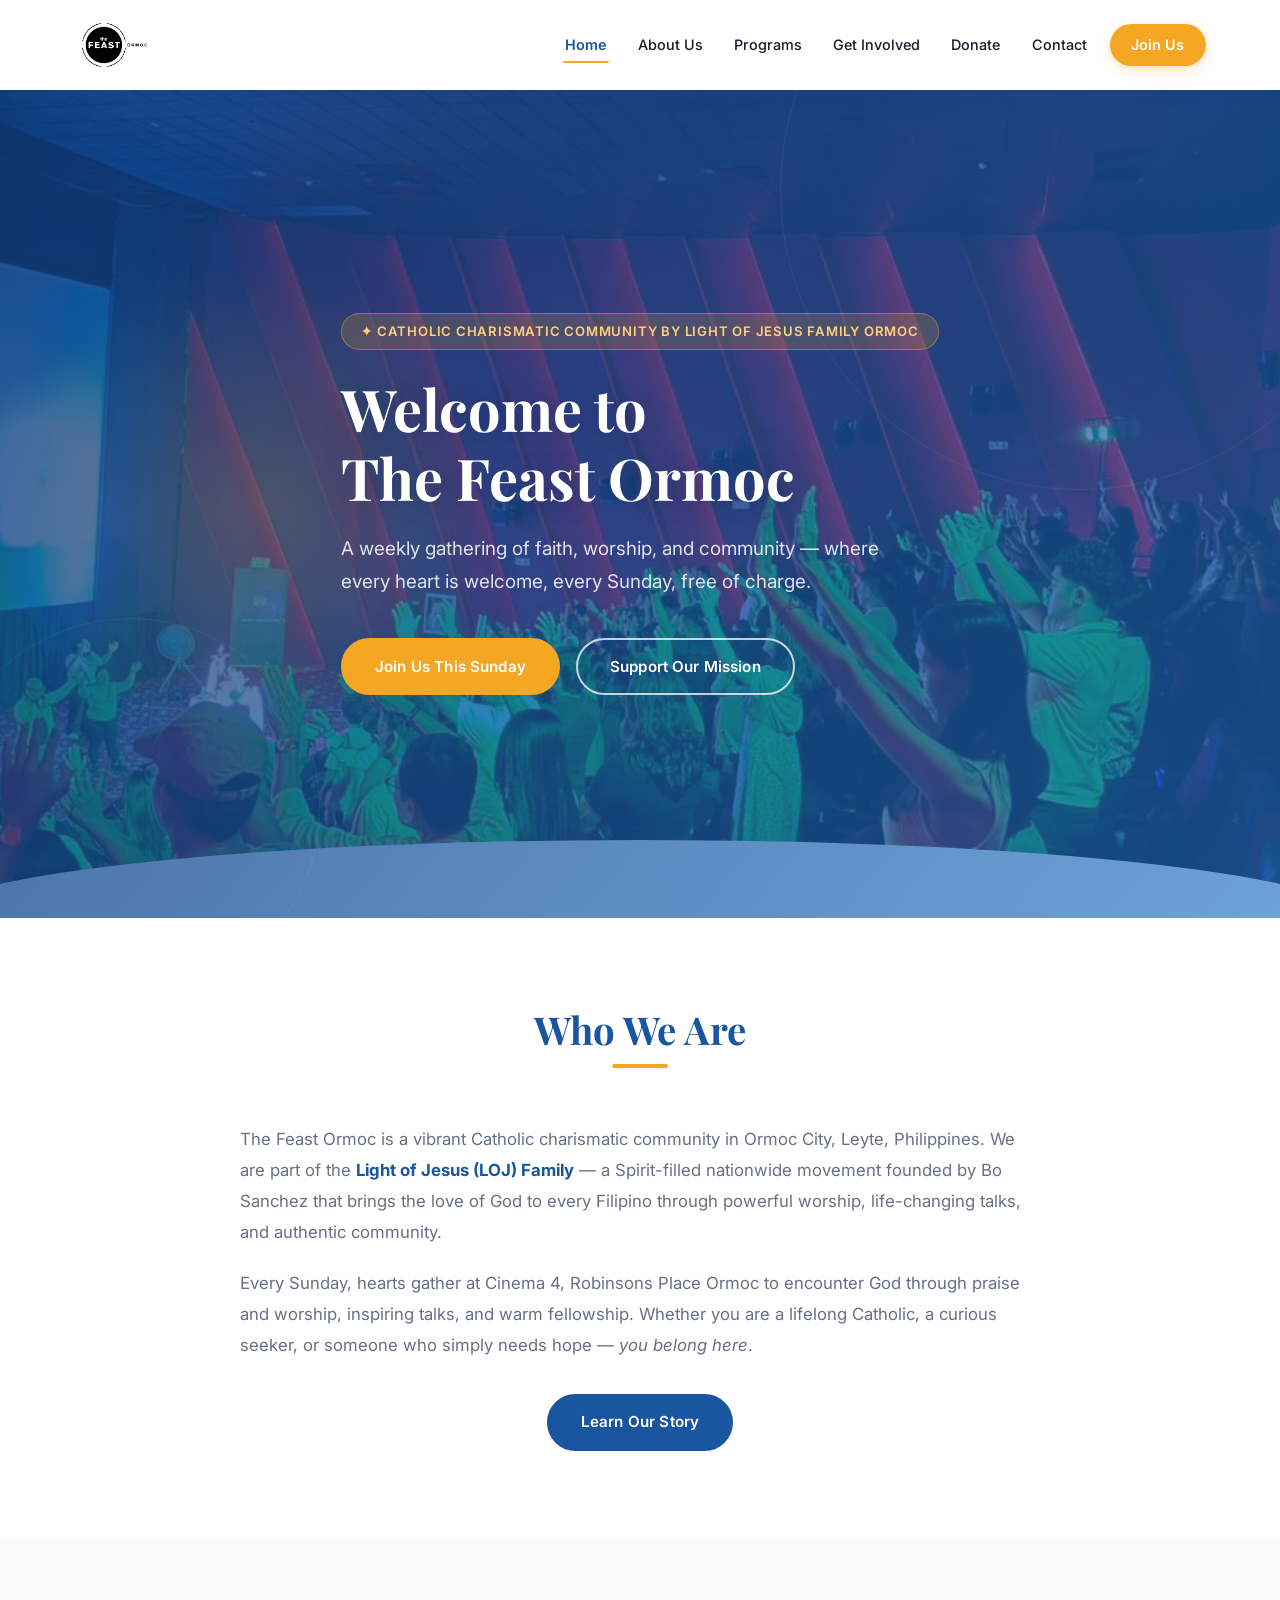
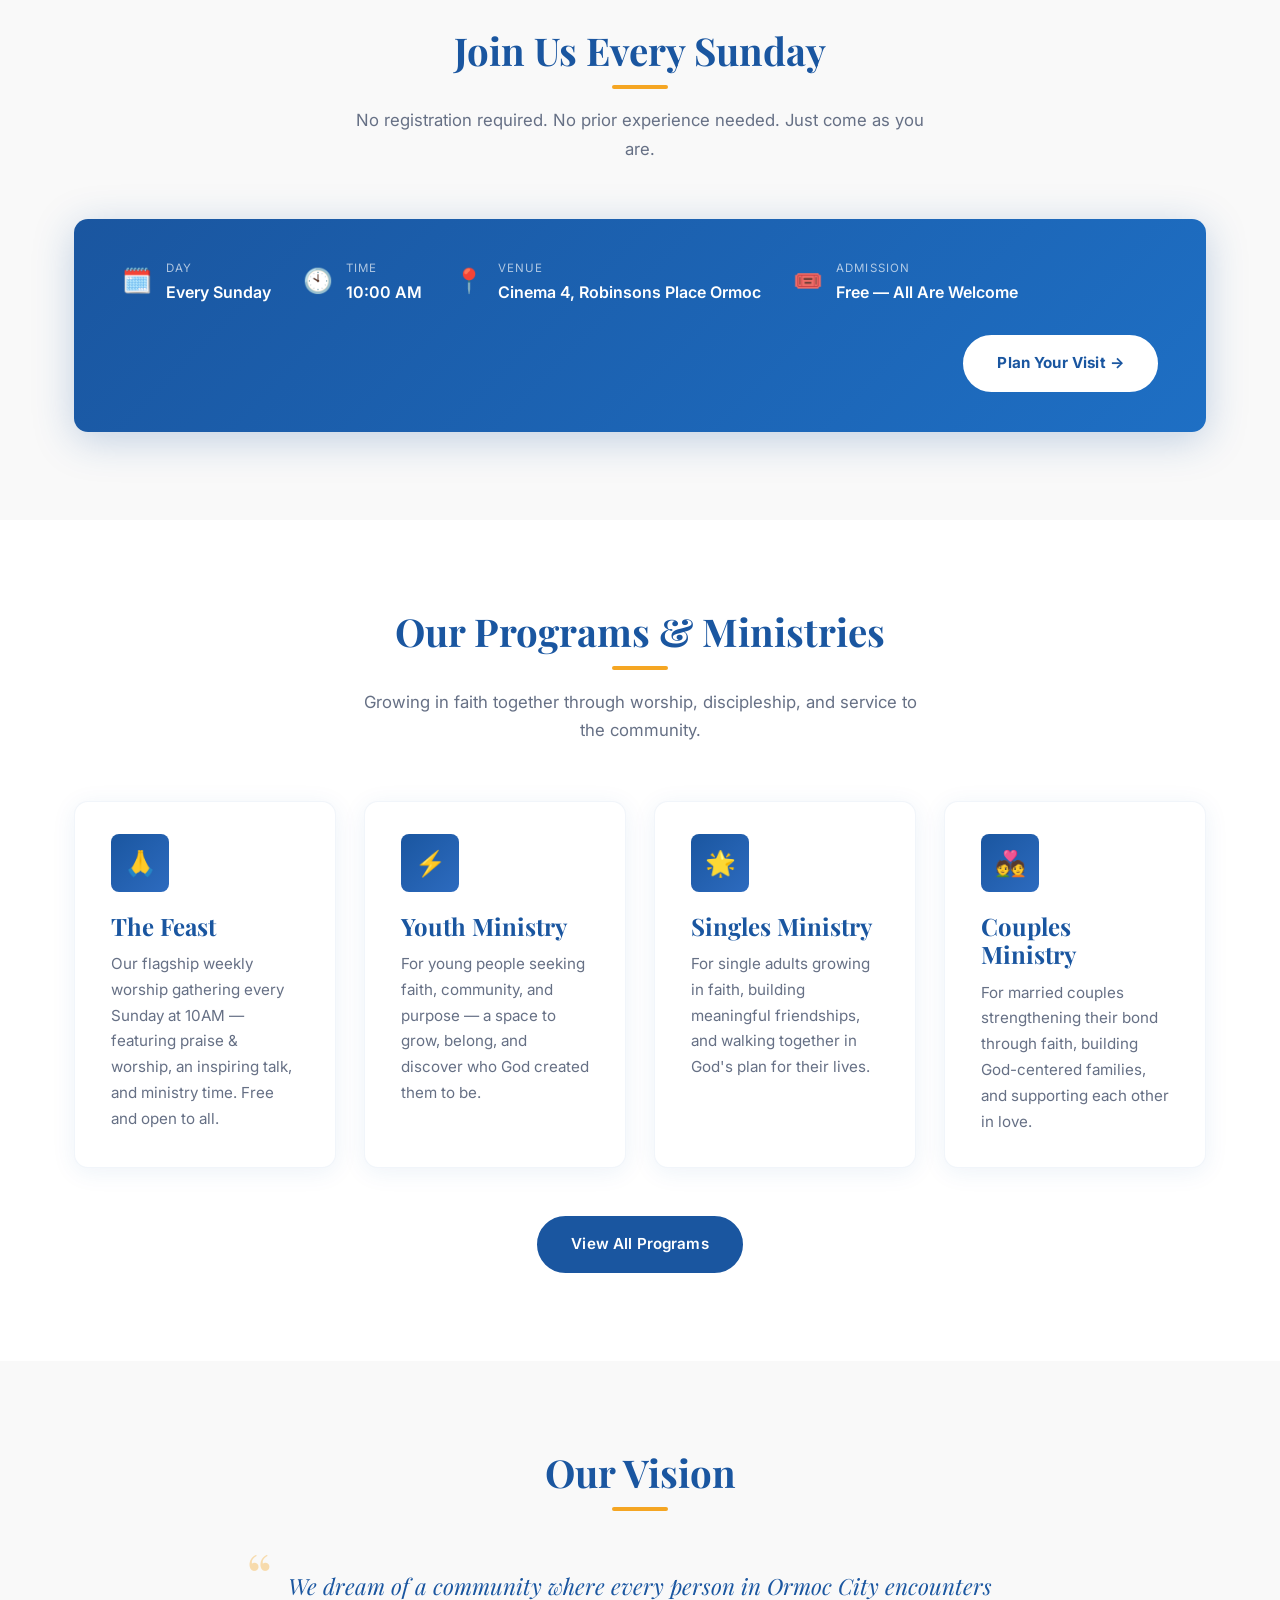
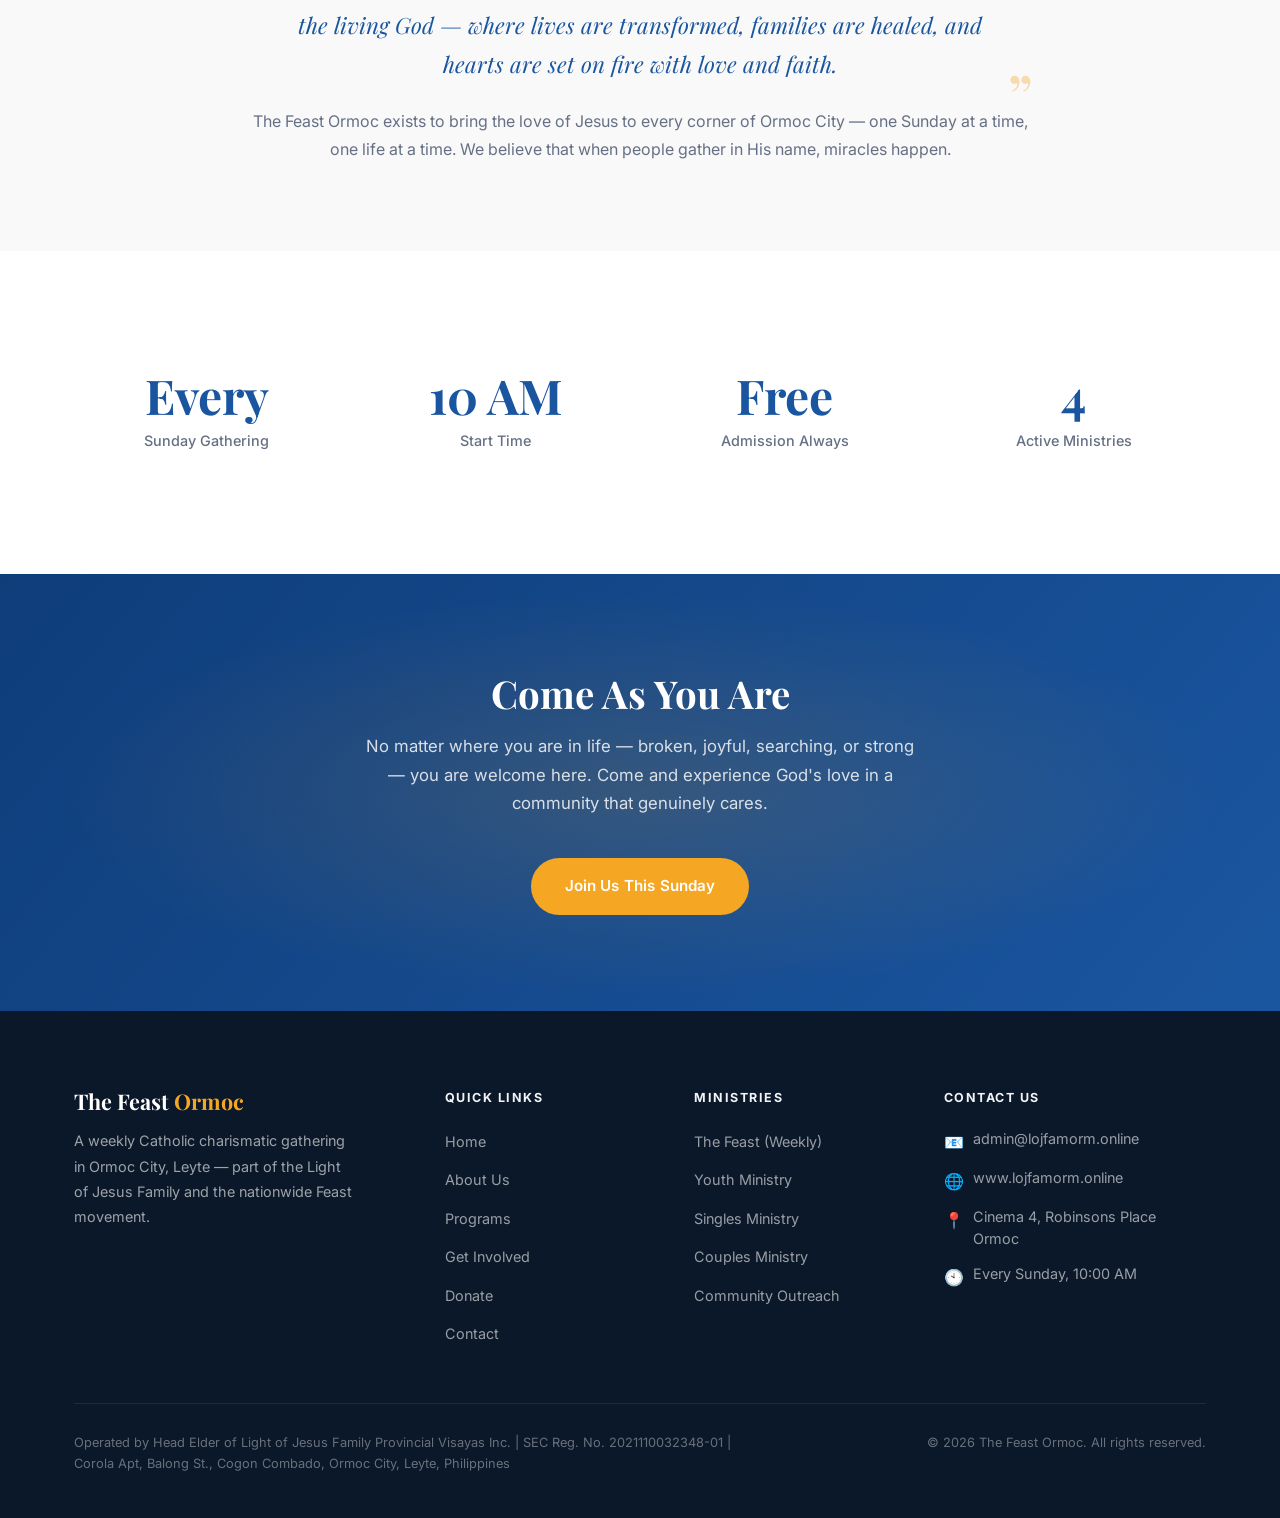
==== index.html @ ba779447 "Initial commit — The Feast Ormoc website Complete 6-page nonprofit website for The Feast Ormoc Catho" ====
<!DOCTYPE html>
<html lang="en">
<head>
  <meta charset="UTF-8" />
  <meta name="viewport" content="width=device-width, initial-scale=1.0" />
  <title>The Feast Ormoc — Welcome</title>
  <meta name="description" content="The Feast Ormoc is a weekly Catholic charismatic gathering in Ormoc City, Leyte. Join us every Sunday at 10AM at Cinema 4, Robinsons Place Ormoc. Free admission. All are welcome." />
  <link rel="preconnect" href="https://fonts.googleapis.com" />
  <link rel="preconnect" href="https://fonts.gstatic.com" crossorigin />
  <link href="https://fonts.googleapis.com/css2?family=Inter:wght@400;500;600;700&family=Playfair+Display:ital,wght@0,700;0,800;1,700&display=swap" rel="stylesheet" />
  <link rel="stylesheet" href="styles.css" />
</head>
<body>

  <!-- ============================================================
       NAVIGATION
       ============================================================ -->
  <header class="navbar">
    <div class="container nav-inner">
      <a href="index.html" class="nav-logo"><img src="logo.png" alt="The Feast Ormoc" /></a>
      <nav class="nav-links" aria-label="Main navigation">
        <a href="index.html" class="active" aria-current="page">Home</a>
        <a href="about.html">About Us</a>
        <a href="programs.html">Programs</a>
        <a href="get-involved.html">Get Involved</a>
        <a href="donate.html">Donate</a>
        <a href="contact.html">Contact</a>
        <a href="contact.html" class="nav-cta">Join Us</a>
      </nav>
      <button class="hamburger" id="hamburger" aria-label="Toggle navigation menu" aria-expanded="false">
        <span></span><span></span><span></span>
      </button>
    </div>
    <div class="mobile-nav" id="mobileNav" aria-hidden="true">
      <a href="index.html" class="active">Home</a>
      <a href="about.html">About Us</a>
      <a href="programs.html">Programs</a>
      <a href="get-involved.html">Get Involved</a>
      <a href="donate.html">Donate</a>
      <a href="contact.html">Contact</a>
      <a href="contact.html" class="nav-cta">Join Us This Sunday</a>
    </div>
  </header>

  <!-- ============================================================
       HERO
       ============================================================ -->
  <section class="hero" aria-label="Welcome banner">
    <div class="hero-decoration">
      <div class="hero-circle hero-circle-1"></div>
      <div class="hero-circle hero-circle-2"></div>
      <div class="hero-glow"></div>
    </div>
    <div class="hero-wave"></div>

    <div class="container">
      <div class="hero-content fade-in">
        <div class="hero-eyebrow">✦ Catholic Charismatic Community by Light of Jesus Family Ormoc</div>
        <h1>Welcome to<br />The Feast Ormoc</h1>
        <p class="hero-sub">A weekly gathering of faith, worship, and community — where every heart is welcome, every Sunday, free of charge.</p>
        <div class="hero-buttons">
          <a href="contact.html" class="btn btn-primary">Join Us This Sunday</a>
          <a href="donate.html" class="btn btn-outline">Support Our Mission</a>
        </div>
      </div>
    </div>
  </section>

  <!-- ============================================================
       WHO WE ARE
       ============================================================ -->
  <section class="section" id="about">
    <div class="container">
      <div style="max-width: 800px; margin: 0 auto;">
        <div class="section-title">
          <h2>Who We Are</h2>
          <div class="title-bar"></div>
        </div>
        <p class="fade-in" style="color: var(--text-light); font-size: 1.05rem; line-height: 1.85; margin-bottom: 1.25rem;">
          The Feast Ormoc is a vibrant Catholic charismatic community in Ormoc City, Leyte, Philippines. We are part of the <strong style="color: var(--primary);">Light of Jesus (LOJ) Family</strong> — a Spirit-filled nationwide movement founded by Bo Sanchez that brings the love of God to every Filipino through powerful worship, life-changing talks, and authentic community.
        </p>
        <p class="fade-in fade-in-delay-1" style="color: var(--text-light); font-size: 1.05rem; line-height: 1.85; margin-bottom: 2rem;">
          Every Sunday, hearts gather at Cinema 4, Robinsons Place Ormoc to encounter God through praise and worship, inspiring talks, and warm fellowship. Whether you are a lifelong Catholic, a curious seeker, or someone who simply needs hope — <em>you belong here</em>.
        </p>
        <div class="fade-in fade-in-delay-2" style="text-align: center;">
          <a href="about.html" class="btn btn-secondary">Learn Our Story</a>
        </div>
      </div>
    </div>
  </section>

  <!-- ============================================================
       EVENT INFO
       ============================================================ -->
  <section class="section section-alt" id="gathering">
    <div class="container">
      <div class="section-title">
        <h2>Join Us Every Sunday</h2>
        <div class="title-bar"></div>
        <p>No registration required. No prior experience needed. Just come as you are.</p>
      </div>

      <div class="event-card fade-in">
        <div class="event-detail">
          <span class="ev-icon">🗓️</span>
          <div>
            <div class="ev-label">Day</div>
            <div class="ev-value">Every Sunday</div>
          </div>
        </div>
        <div class="event-detail">
          <span class="ev-icon">🕙</span>
          <div>
            <div class="ev-label">Time</div>
            <div class="ev-value">10:00 AM</div>
          </div>
        </div>
        <div class="event-detail">
          <span class="ev-icon">📍</span>
          <div>
            <div class="ev-label">Venue</div>
            <div class="ev-value">Cinema 4, Robinsons Place Ormoc</div>
          </div>
        </div>
        <div class="event-detail">
          <span class="ev-icon">🎟️</span>
          <div>
            <div class="ev-label">Admission</div>
            <div class="ev-value">Free — All Are Welcome</div>
          </div>
        </div>
        <div class="event-card-cta">
          <a href="contact.html" class="btn" style="background: #fff; color: var(--primary); border-color: #fff; font-weight: 700;">
            Plan Your Visit →
          </a>
        </div>
      </div>
    </div>
  </section>

  <!-- ============================================================
       PROGRAMS PREVIEW
       ============================================================ -->
  <section class="section" id="programs">
    <div class="container">
      <div class="section-title">
        <h2>Our Programs & Ministries</h2>
        <div class="title-bar"></div>
        <p>Growing in faith together through worship, discipleship, and service to the community.</p>
      </div>

      <div class="card-grid">
        <div class="card fade-in">
          <div class="card-icon">🙏</div>
          <h3>The Feast</h3>
          <p>Our flagship weekly worship gathering every Sunday at 10AM — featuring praise & worship, an inspiring talk, and ministry time. Free and open to all.</p>
        </div>
        <div class="card fade-in fade-in-delay-1">
          <div class="card-icon">⚡</div>
          <h3>Youth Ministry</h3>
          <p>For young people seeking faith, community, and purpose — a space to grow, belong, and discover who God created them to be.</p>
        </div>
        <div class="card fade-in fade-in-delay-2">
          <div class="card-icon">🌟</div>
          <h3>Singles Ministry</h3>
          <p>For single adults growing in faith, building meaningful friendships, and walking together in God's plan for their lives.</p>
        </div>
        <div class="card fade-in fade-in-delay-3">
          <div class="card-icon">💑</div>
          <h3>Couples Ministry</h3>
          <p>For married couples strengthening their bond through faith, building God-centered families, and supporting each other in love.</p>
        </div>
      </div>

      <div style="text-align: center; margin-top: 3rem;" class="fade-in">
        <a href="programs.html" class="btn btn-secondary">View All Programs</a>
      </div>
    </div>
  </section>

  <!-- ============================================================
       OUR VISION
       ============================================================ -->
  <section class="section section-alt" id="vision">
    <div class="container">
      <div class="section-title">
        <h2>Our Vision</h2>
        <div class="title-bar"></div>
      </div>
      <div class="vision-quote fade-in">
        <blockquote>
          We dream of a community where every person in Ormoc City encounters the living God — where lives are transformed, families are healed, and hearts are set on fire with love and faith.
        </blockquote>
        <p>The Feast Ormoc exists to bring the love of Jesus to every corner of Ormoc City — one Sunday at a time, one life at a time. We believe that when people gather in His name, miracles happen.</p>
      </div>
    </div>
  </section>

  <!-- ============================================================
       STATS ROW
       ============================================================ -->
  <section class="section">
    <div class="container">
      <div class="stats-row">
        <div class="stat-item fade-in">
          <span class="stat-num">Every</span>
          <span class="stat-label">Sunday Gathering</span>
        </div>
        <div class="stat-item fade-in fade-in-delay-1">
          <span class="stat-num">10 AM</span>
          <span class="stat-label">Start Time</span>
        </div>
        <div class="stat-item fade-in fade-in-delay-2">
          <span class="stat-num">Free</span>
          <span class="stat-label">Admission Always</span>
        </div>
        <div class="stat-item fade-in fade-in-delay-3">
          <span class="stat-num">4</span>
          <span class="stat-label">Active Ministries</span>
        </div>
      </div>
    </div>
  </section>

  <!-- ============================================================
       CTA BANNER
       ============================================================ -->
  <section class="cta-banner">
    <div class="container">
      <h2>Come As You Are</h2>
      <p>No matter where you are in life — broken, joyful, searching, or strong — you are welcome here. Come and experience God's love in a community that genuinely cares.</p>
      <a href="contact.html" class="btn btn-primary">Join Us This Sunday</a>
    </div>
  </section>

  <!-- ============================================================
       FOOTER
       ============================================================ -->
  <footer class="footer">
    <div class="container">
      <div class="footer-grid">

        <div class="footer-brand">
          <a href="index.html" class="nav-logo">The Feast <span>Ormoc</span></a>
          <p>A weekly Catholic charismatic gathering in Ormoc City, Leyte — part of the Light of Jesus Family and the nationwide Feast movement.</p>
        </div>

        <div class="footer-col">
          <h4>Quick Links</h4>
          <ul class="footer-links">
            <li><a href="index.html">Home</a></li>
            <li><a href="about.html">About Us</a></li>
            <li><a href="programs.html">Programs</a></li>
            <li><a href="get-involved.html">Get Involved</a></li>
            <li><a href="donate.html">Donate</a></li>
            <li><a href="contact.html">Contact</a></li>
          </ul>
        </div>

        <div class="footer-col">
          <h4>Ministries</h4>
          <ul class="footer-links">
            <li><a href="programs.html">The Feast (Weekly)</a></li>
            <li><a href="programs.html">Youth Ministry</a></li>
            <li><a href="programs.html">Singles Ministry</a></li>
            <li><a href="programs.html">Couples Ministry</a></li>
            <li><a href="programs.html">Community Outreach</a></li>
          </ul>
        </div>

        <div class="footer-col">
          <h4>Contact Us</h4>
          <div class="footer-contact-item">
            <span class="fc-icon">📧</span>
            <span>admin@lojfamorm.online</span>
          </div>
          <div class="footer-contact-item">
            <span class="fc-icon">🌐</span>
            <span>www.lojfamorm.online</span>
          </div>
          <div class="footer-contact-item">
            <span class="fc-icon">📍</span>
            <span>Cinema 4, Robinsons Place Ormoc</span>
          </div>
          <div class="footer-contact-item">
            <span class="fc-icon">🕙</span>
            <span>Every Sunday, 10:00 AM</span>
          </div>
        </div>

      </div><!-- /footer-grid -->

      <div class="footer-bottom">
        <div class="footer-bottom-inner">
          <p class="footer-legal">
            Operated by Head Elder of Light of Jesus Family Provincial Visayas Inc. | SEC Reg. No. 2021110032348-01 | Corola Apt, Balong St., Cogon Combado, Ormoc City, Leyte, Philippines
          </p>
          <p>© 2026 The Feast Ormoc. All rights reserved.</p>
        </div>
      </div>
    </div>
  </footer>

  <!-- ============================================================
       SCRIPTS
       ============================================================ -->
  <script>
    // Hamburger toggle
    const hamburger = document.getElementById('hamburger');
    const mobileNav = document.getElementById('mobileNav');

    hamburger.addEventListener('click', () => {
      const isOpen = mobileNav.classList.toggle('open');
      hamburger.classList.toggle('open');
      hamburger.setAttribute('aria-expanded', isOpen);
      mobileNav.setAttribute('aria-hidden', !isOpen);
    });

    // Close on link click
    mobileNav.querySelectorAll('a').forEach(link => {
      link.addEventListener('click', () => {
        mobileNav.classList.remove('open');
        hamburger.classList.remove('open');
        hamburger.setAttribute('aria-expanded', 'false');
        mobileNav.setAttribute('aria-hidden', 'true');
      });
    });

    // Fade-in on scroll
    const fadeEls = document.querySelectorAll('.fade-in');
    const observer = new IntersectionObserver((entries) => {
      entries.forEach(entry => {
        if (entry.isIntersecting) {
          entry.target.classList.add('visible');
          observer.unobserve(entry.target);
        }
      });
    }, { threshold: 0.12, rootMargin: '0px 0px -40px 0px' });

    fadeEls.forEach(el => observer.observe(el));
  </script>

</body>
</html>
---- styles.css ----
/* =====================================================
   THE FEAST ORMOC — styles.css
   Shared stylesheet for all pages
   ===================================================== */

/* ===========================
   ROOT VARIABLES
   =========================== */
:root {
  --primary:       #1a56a0;
  --primary-dark:  #0f3d7a;
  --primary-light: #2d6bbf;
  --accent:        #f5a623;
  --accent-dark:   #d4881a;
  --bg:            #ffffff;
  --bg-alt:        #f9f9f9;
  --text:          #1a1a2e;
  --text-light:    #667085;
  --border:        #e4e7ec;
  --shadow:        0 4px 24px rgba(26, 86, 160, 0.08);
  --shadow-lg:     0 12px 48px rgba(26, 86, 160, 0.13);
  --nav-height:    90px;
  --radius:        14px;
  --radius-sm:     8px;
  --transition:    all 0.3s cubic-bezier(0.4, 0, 0.2, 1);
}

/* ===========================
   RESET & BASE
   =========================== */
*, *::before, *::after {
  margin: 0;
  padding: 0;
  box-sizing: border-box;
}

html {
  scroll-behavior: smooth;
  font-size: 16px;
}

body {
  font-family: 'Inter', sans-serif;
  color: var(--text);
  background: var(--bg);
  line-height: 1.7;
  -webkit-font-smoothing: antialiased;
  -moz-osx-font-smoothing: grayscale;
}

img { max-width: 100%; height: auto; display: block; }
a   { color: inherit; text-decoration: none; }
ul  { list-style: none; }
button { cursor: pointer; }

/* ===========================
   TYPOGRAPHY
   =========================== */
h1, h2, h3, h4, h5 {
  font-family: 'Playfair Display', serif;
  line-height: 1.2;
  font-weight: 700;
}

h1 { font-size: clamp(2rem, 5vw, 3.6rem); }
h2 { font-size: clamp(1.6rem, 3vw, 2.5rem); }
h3 { font-size: clamp(1.15rem, 2vw, 1.5rem); }
h4 { font-size: 1.1rem; }

p { margin-bottom: 1rem; }
p:last-child { margin-bottom: 0; }

/* ===========================
   LAYOUT UTILITIES
   =========================== */
.container {
  max-width: 1180px;
  margin: 0 auto;
  padding: 0 1.5rem;
}

.section {
  padding: 5.5rem 0;
}

.section-alt {
  background: var(--bg-alt);
}

.section-title {
  text-align: center;
  margin-bottom: 3.5rem;
}

.section-title h2 {
  color: var(--primary);
  margin-bottom: 0.6rem;
}

.section-title .title-bar {
  width: 56px;
  height: 4px;
  background: var(--accent);
  border-radius: 2px;
  margin: 0.75rem auto 1.1rem;
}

.section-title p {
  color: var(--text-light);
  max-width: 580px;
  margin: 0 auto;
  font-size: 1.05rem;
}

/* ===========================
   BUTTONS
   =========================== */
.btn {
  display: inline-flex;
  align-items: center;
  gap: 0.5rem;
  padding: 0.85rem 2rem;
  border-radius: 50px;
  font-family: 'Inter', sans-serif;
  font-size: 0.95rem;
  font-weight: 600;
  cursor: pointer;
  transition: var(--transition);
  border: 2px solid transparent;
  text-decoration: none;
  letter-spacing: 0.01em;
}

.btn-primary {
  background: var(--accent);
  color: #fff;
  border-color: var(--accent);
}
.btn-primary:hover {
  background: var(--accent-dark);
  border-color: var(--accent-dark);
  transform: translateY(-2px);
  box-shadow: 0 8px 24px rgba(245, 166, 35, 0.38);
}

.btn-outline {
  background: transparent;
  color: #fff;
  border-color: rgba(255, 255, 255, 0.75);
}
.btn-outline:hover {
  background: #fff;
  color: var(--primary);
  border-color: #fff;
  transform: translateY(-2px);
  box-shadow: 0 8px 24px rgba(255, 255, 255, 0.25);
}

.btn-secondary {
  background: var(--primary);
  color: #fff;
  border-color: var(--primary);
}
.btn-secondary:hover {
  background: var(--primary-dark);
  border-color: var(--primary-dark);
  transform: translateY(-2px);
  box-shadow: 0 8px 24px rgba(26, 86, 160, 0.35);
}

.btn-outline-primary {
  background: transparent;
  color: var(--primary);
  border-color: var(--primary);
}
.btn-outline-primary:hover {
  background: var(--primary);
  color: #fff;
  transform: translateY(-2px);
  box-shadow: 0 8px 24px rgba(26, 86, 160, 0.25);
}

/* ===========================
   FADE-IN ANIMATION
   =========================== */
.fade-in {
  opacity: 0;
  transform: translateY(28px);
  transition: opacity 0.7s ease, transform 0.7s ease;
}
.fade-in.visible {
  opacity: 1;
  transform: translateY(0);
}
.fade-in-delay-1 { transition-delay: 0.1s; }
.fade-in-delay-2 { transition-delay: 0.2s; }
.fade-in-delay-3 { transition-delay: 0.3s; }
.fade-in-delay-4 { transition-delay: 0.4s; }

/* ===========================
   NAVIGATION
   =========================== */
.navbar {
  position: sticky;
  top: 0;
  z-index: 1000;
  background: rgba(255, 255, 255, 0.97);
  backdrop-filter: blur(12px);
  -webkit-backdrop-filter: blur(12px);
  box-shadow: 0 2px 16px rgba(26, 86, 160, 0.08);
  height: var(--nav-height);
}

.nav-inner {
  display: flex;
  align-items: center;
  justify-content: space-between;
  height: 100%;
}

.nav-logo {
  font-family: 'Playfair Display', serif;
  font-size: 1.25rem;
  font-weight: 700;
  color: var(--primary);
  text-decoration: none;
  flex-shrink: 0;
  line-height: 1;
  display: flex;
  align-items: center;
  gap: 0.6rem;
}
.nav-logo img {
  height: 78px;
  width: auto;
  display: block;
  object-fit: contain;
}
.nav-logo span {
  color: var(--accent);
}

.nav-links {
  display: flex;
  align-items: center;
  gap: 0.15rem;
}

.nav-links a {
  padding: 0.5rem 0.9rem;
  border-radius: 6px;
  font-size: 0.9rem;
  font-weight: 500;
  color: var(--text);
  transition: var(--transition);
  position: relative;
  white-space: nowrap;
}

.nav-links a::after {
  content: '';
  position: absolute;
  bottom: 2px;
  left: 50%;
  transform: translateX(-50%);
  width: 0;
  height: 2px;
  background: var(--accent);
  border-radius: 2px;
  transition: width 0.3s ease;
}

.nav-links a:hover { color: var(--primary); }
.nav-links a:hover::after,
.nav-links a.active::after { width: 65%; }
.nav-links a.active { color: var(--primary); font-weight: 600; }

.nav-cta {
  background: var(--accent) !important;
  color: #fff !important;
  padding: 0.55rem 1.35rem !important;
  border-radius: 50px !important;
  font-weight: 600 !important;
  margin-left: 0.4rem;
  box-shadow: 0 4px 12px rgba(245, 166, 35, 0.3);
}
.nav-cta:hover {
  background: var(--accent-dark) !important;
  box-shadow: 0 6px 20px rgba(245, 166, 35, 0.4) !important;
  transform: translateY(-1px) !important;
}
.nav-cta::after { display: none !important; }

/* Hamburger */
.hamburger {
  display: none;
  flex-direction: column;
  gap: 5px;
  background: none;
  border: none;
  padding: 6px;
  border-radius: 6px;
  transition: var(--transition);
}
.hamburger:hover { background: var(--bg-alt); }
.hamburger span {
  display: block;
  width: 24px;
  height: 2px;
  background: var(--primary);
  border-radius: 2px;
  transition: var(--transition);
}
.hamburger.open span:nth-child(1) { transform: translateY(7px) rotate(45deg); }
.hamburger.open span:nth-child(2) { opacity: 0; transform: scaleX(0); }
.hamburger.open span:nth-child(3) { transform: translateY(-7px) rotate(-45deg); }

/* Mobile nav */
.mobile-nav {
  display: none;
  flex-direction: column;
  background: var(--bg);
  border-top: 1px solid var(--border);
  padding: 1rem 1.5rem 1.5rem;
  position: absolute;
  top: var(--nav-height);
  left: 0;
  right: 0;
  box-shadow: 0 12px 32px rgba(26, 86, 160, 0.1);
  animation: slideDown 0.25s ease;
}
.mobile-nav.open { display: flex; }
@keyframes slideDown {
  from { opacity: 0; transform: translateY(-8px); }
  to   { opacity: 1; transform: translateY(0); }
}

.mobile-nav a {
  padding: 0.8rem 0;
  border-bottom: 1px solid var(--border);
  font-weight: 500;
  color: var(--text);
  transition: color 0.2s;
  font-size: 0.95rem;
}
.mobile-nav a:last-of-type { border-bottom: none; }
.mobile-nav a:hover,
.mobile-nav a.active { color: var(--primary); }
.mobile-nav .nav-cta {
  margin-top: 1rem;
  text-align: center;
  background: var(--accent) !important;
  color: #fff !important;
  padding: 0.8rem 1.5rem !important;
  border-radius: 50px !important;
  border-bottom: none !important;
  display: block;
  box-shadow: 0 4px 12px rgba(245, 166, 35, 0.3);
}

/* ===========================
   HERO — HOME
   =========================== */
.hero {
  position: relative;
  min-height: 92vh;
  display: flex;
  align-items: center;
  background: url('images/heroimage.jpg') center center / cover no-repeat;
  overflow: hidden;
}

.hero::after {
  content: '';
  position: absolute;
  inset: 0;
  background: linear-gradient(130deg, rgba(15, 61, 122, 0.82) 0%, rgba(26, 86, 160, 0.72) 55%, rgba(30, 111, 196, 0.65) 100%);
  pointer-events: none;
}

.hero-decoration {
  position: absolute;
  inset: 0;
  z-index: 1;
  overflow: hidden;
  pointer-events: none;
}

.hero-circle {
  position: absolute;
  border-radius: 50%;
  border: 1px solid rgba(255, 255, 255, 0.06);
}
.hero-circle-1 {
  width: 600px; height: 600px;
  top: -200px; right: -100px;
}
.hero-circle-2 {
  width: 380px; height: 380px;
  bottom: -80px; left: -60px;
}
.hero-glow {
  position: absolute;
  width: 500px; height: 500px;
  border-radius: 50%;
  background: radial-gradient(circle, rgba(245, 166, 35, 0.18) 0%, transparent 70%);
  top: 50%; left: 20%;
  transform: translate(-50%, -50%);
}

.hero-wave {
  position: absolute;
  bottom: -2px;
  left: 0; right: 0;
  height: 80px;
  background: var(--bg);
  clip-path: ellipse(56% 100% at 50% 100%);
}

.hero-content {
  position: relative;
  z-index: 2;
  max-width: 780px;
  color: #fff;
  padding: 2rem 0;
}

.hero-eyebrow {
  display: inline-flex;
  align-items: center;
  gap: 0.5rem;
  background: rgba(245, 166, 35, 0.18);
  border: 1px solid rgba(245, 166, 35, 0.45);
  color: #ffd17a;
  padding: 0.4rem 1.2rem;
  border-radius: 50px;
  font-size: 0.82rem;
  font-weight: 600;
  letter-spacing: 0.06em;
  text-transform: uppercase;
  margin-bottom: 1.5rem;
}

.hero h1 {
  color: #fff;
  margin-bottom: 1.25rem;
  text-shadow: 0 2px 30px rgba(0, 0, 0, 0.2);
}

.hero .hero-sub {
  font-size: clamp(1rem, 2vw, 1.18rem);
  color: rgba(255, 255, 255, 0.85);
  max-width: 560px;
  margin-bottom: 2.5rem;
  line-height: 1.75;
}

.hero-buttons {
  display: flex;
  flex-wrap: wrap;
  gap: 1rem;
}

/* ===========================
   PAGE HERO — INNER PAGES
   =========================== */
.page-hero {
  position: relative;
  padding: 6.5rem 0 5.5rem;
  background: linear-gradient(130deg, var(--primary-dark) 0%, var(--primary) 100%);
  overflow: hidden;
  text-align: center;
}

.page-hero-decoration {
  position: absolute;
  inset: 0;
  pointer-events: none;
}
.page-hero-glow {
  position: absolute;
  width: 600px; height: 600px;
  border-radius: 50%;
  background: radial-gradient(circle, rgba(245, 166, 35, 0.14) 0%, transparent 65%);
  top: 50%; left: 50%;
  transform: translate(-50%, -50%);
}

.page-hero-wave {
  position: absolute;
  bottom: -2px; left: 0; right: 0;
  height: 60px;
  background: var(--bg);
  clip-path: ellipse(56% 100% at 50% 100%);
}

.page-hero-content {
  position: relative;
  z-index: 1;
  color: #fff;
}

.page-hero-content .hero-eyebrow {
  margin-bottom: 1.25rem;
}

.page-hero-content h1 {
  color: #fff;
  margin-bottom: 1rem;
}

.page-hero-content p {
  font-size: 1.1rem;
  color: rgba(255, 255, 255, 0.82);
  max-width: 580px;
  margin: 0 auto;
  line-height: 1.75;
}

/* Section alt hero override */
.page-hero-alt { background: var(--bg-alt); }
.page-hero-alt .page-hero-wave { background: var(--bg); }

/* ===========================
   CARDS
   =========================== */
.card {
  background: var(--bg);
  border-radius: var(--radius);
  padding: 2rem 2.25rem;
  box-shadow: var(--shadow);
  transition: var(--transition);
  border: 1px solid rgba(26, 86, 160, 0.06);
}
.card:hover {
  transform: translateY(-6px);
  box-shadow: var(--shadow-lg);
}

.card-icon {
  width: 58px; height: 58px;
  border-radius: var(--radius-sm);
  background: linear-gradient(135deg, var(--primary), var(--primary-light));
  display: flex; align-items: center; justify-content: center;
  font-size: 1.55rem;
  margin-bottom: 1.25rem;
  flex-shrink: 0;
}

.card h3 {
  color: var(--primary);
  margin-bottom: 0.65rem;
}

.card p {
  color: var(--text-light);
  font-size: 0.95rem;
  line-height: 1.7;
}

.card-meta {
  font-size: 0.8rem;
  font-weight: 600;
  text-transform: uppercase;
  letter-spacing: 0.07em;
  color: var(--text-light);
  margin-bottom: 0.4rem;
}

/* Card Grids */
.card-grid   { display: grid; grid-template-columns: repeat(auto-fit, minmax(260px, 1fr)); gap: 1.75rem; }
.card-grid-3 { display: grid; grid-template-columns: repeat(auto-fit, minmax(300px, 1fr)); gap: 1.75rem; }
.card-grid-5 { display: grid; grid-template-columns: repeat(auto-fit, minmax(240px, 1fr)); gap: 1.75rem; }

/* ===========================
   EVENT CARD
   =========================== */
.event-card {
  background: linear-gradient(135deg, var(--primary), #1e6fc4);
  border-radius: var(--radius);
  padding: 2.5rem 3rem;
  display: flex;
  flex-wrap: wrap;
  gap: 2rem;
  align-items: center;
  box-shadow: 0 8px 40px rgba(26, 86, 160, 0.25);
}

.event-detail {
  display: flex;
  align-items: center;
  gap: 0.85rem;
}

.event-detail .ev-icon {
  font-size: 1.5rem;
  line-height: 1;
}

.event-detail .ev-label {
  font-size: 0.72rem;
  text-transform: uppercase;
  letter-spacing: 0.09em;
  color: rgba(255, 255, 255, 0.65);
  margin-bottom: 0.2rem;
}

.event-detail .ev-value {
  font-size: 1rem;
  font-weight: 600;
  color: #fff;
  line-height: 1.3;
}

.event-card-cta {
  margin-left: auto;
}

/* ===========================
   INFO BOX
   =========================== */
.info-box {
  background: #f0f5ff;
  border: 1px solid #c8d9f5;
  border-left: 5px solid var(--accent);
  border-radius: 0 var(--radius) var(--radius) 0;
  padding: 2rem 2.5rem;
}

.info-box h3 {
  color: var(--primary);
  margin-bottom: 1.5rem;
  font-size: 1.25rem;
}

.info-row {
  display: flex;
  gap: 1rem;
  margin-bottom: 0.85rem;
  font-size: 0.92rem;
  line-height: 1.5;
}

.info-row:last-child { margin-bottom: 0; }

.info-row dt {
  min-width: 180px;
  font-weight: 600;
  color: var(--text);
  flex-shrink: 0;
}

.info-row dd {
  color: var(--text-light);
}

/* ===========================
   TRANSPARENCY BOX
   =========================== */
.transparency-box {
  background: #fff8ec;
  border: 1px solid #f5d98a;
  border-left: 5px solid var(--accent);
  border-radius: 0 var(--radius) var(--radius) 0;
  padding: 2rem 2.5rem;
}

.transparency-box h3 {
  color: var(--primary);
  margin-bottom: 0.85rem;
}

.transparency-box p {
  color: var(--text-light);
  font-size: 0.95rem;
  line-height: 1.75;
}

/* ===========================
   LEGAL BOX
   =========================== */
.legal-box {
  background: #f0f5ff;
  border: 1px solid #c8d9f5;
  border-radius: var(--radius);
  padding: 2rem 2.5rem;
  font-size: 0.9rem;
  color: var(--text-light);
  line-height: 1.75;
}

.legal-box h4 {
  color: var(--primary);
  font-family: 'Inter', sans-serif;
  font-size: 0.8rem;
  font-weight: 700;
  text-transform: uppercase;
  letter-spacing: 0.1em;
  margin-bottom: 1rem;
}

.legal-box strong { color: var(--text); }

/* ===========================
   BADGE
   =========================== */
.badge {
  display: inline-block;
  padding: 0.25rem 0.8rem;
  border-radius: 50px;
  font-size: 0.72rem;
  font-weight: 700;
  text-transform: uppercase;
  letter-spacing: 0.07em;
}

.badge-accent {
  background: rgba(245, 166, 35, 0.15);
  color: #a06200;
  border: 1px solid rgba(245, 166, 35, 0.4);
}

.badge-coming {
  background: rgba(139, 92, 246, 0.1);
  color: #6d28d9;
  border: 1px solid rgba(139, 92, 246, 0.3);
}

/* ===========================
   CTA BANNER
   =========================== */
.cta-banner {
  background: linear-gradient(130deg, var(--primary-dark) 0%, var(--primary) 100%);
  color: #fff;
  text-align: center;
  padding: 6rem 0;
  position: relative;
  overflow: hidden;
}

.cta-banner::before {
  content: '';
  position: absolute; inset: 0;
  background: radial-gradient(ellipse at center, rgba(245, 166, 35, 0.15) 0%, transparent 65%);
  pointer-events: none;
}

.cta-banner .container { position: relative; z-index: 1; }

.cta-banner h2 { color: #fff; margin-bottom: 1rem; }

.cta-banner p {
  color: rgba(255, 255, 255, 0.82);
  max-width: 560px;
  margin: 0 auto 2.5rem;
  font-size: 1.05rem;
}

/* ===========================
   PATHWAY CARDS (Get Involved)
   =========================== */
.pathway-grid {
  display: grid;
  grid-template-columns: repeat(auto-fit, minmax(300px, 1fr));
  gap: 2rem;
}

.pathway-card {
  background: var(--bg);
  border-radius: var(--radius);
  padding: 2.5rem;
  box-shadow: var(--shadow);
  transition: var(--transition);
  border-top: 4px solid var(--primary);
  display: flex;
  flex-direction: column;
}

.pathway-card:hover {
  transform: translateY(-7px);
  box-shadow: var(--shadow-lg);
}

.pathway-icon {
  width: 76px; height: 76px;
  border-radius: 50%;
  background: linear-gradient(135deg, var(--primary), var(--primary-light));
  display: flex; align-items: center; justify-content: center;
  font-size: 2rem;
  margin-bottom: 1.5rem;
  box-shadow: 0 6px 20px rgba(26, 86, 160, 0.2);
}

.pathway-card h3 {
  color: var(--primary);
  margin-bottom: 0.85rem;
}

.pathway-card > p {
  color: var(--text-light);
  font-size: 0.95rem;
  line-height: 1.7;
  flex: 1;
}

.detail-list {
  margin: 1.5rem 0;
}

.detail-list li {
  display: flex;
  align-items: flex-start;
  gap: 0.75rem;
  padding: 0.6rem 0;
  border-bottom: 1px solid var(--border);
  font-size: 0.9rem;
  color: var(--text-light);
  line-height: 1.5;
}

.detail-list li:last-child { border-bottom: none; }

.detail-list li .check {
  color: var(--accent);
  font-weight: 700;
  flex-shrink: 0;
  margin-top: 0.05rem;
}

/* ===========================
   DONATE PAGE
   =========================== */
.impact-grid {
  display: grid;
  grid-template-columns: repeat(auto-fit, minmax(220px, 1fr));
  gap: 1.5rem;
}

.impact-item {
  background: var(--bg);
  border-radius: var(--radius);
  padding: 2rem 1.75rem;
  text-align: center;
  box-shadow: var(--shadow);
  border-bottom: 3px solid var(--accent);
  transition: var(--transition);
}

.impact-item:hover {
  transform: translateY(-4px);
  box-shadow: var(--shadow-lg);
}

.impact-icon {
  font-size: 2.75rem;
  margin-bottom: 1rem;
  display: block;
}

.impact-item h4 {
  color: var(--primary);
  font-family: 'Inter', sans-serif;
  font-size: 0.95rem;
  font-weight: 700;
  line-height: 1.4;
}

.giving-grid {
  display: grid;
  grid-template-columns: repeat(auto-fit, minmax(280px, 1fr));
  gap: 1.75rem;
}

.giving-card {
  background: var(--bg);
  border-radius: var(--radius);
  padding: 2.5rem;
  box-shadow: var(--shadow);
  text-align: center;
  transition: var(--transition);
  border-top: 4px solid var(--accent);
  border: 1px solid rgba(26, 86, 160, 0.06);
  border-top: 4px solid var(--accent);
}

.giving-card:hover {
  transform: translateY(-6px);
  box-shadow: var(--shadow-lg);
}

.giving-icon {
  font-size: 3rem;
  margin-bottom: 1rem;
  display: block;
}

.giving-card h3 {
  color: var(--primary);
  margin-bottom: 0.75rem;
}

.giving-card p {
  color: var(--text-light);
  font-size: 0.95rem;
  line-height: 1.7;
  margin-bottom: 1.5rem;
}

.giving-card .contact-email {
  display: inline-block;
  padding: 0.6rem 1.2rem;
  background: var(--bg-alt);
  border-radius: 50px;
  font-size: 0.85rem;
  font-weight: 600;
  color: var(--primary);
  border: 1px solid var(--border);
}

/* ===========================
   CONTACT PAGE
   =========================== */
.gathering-card {
  background: linear-gradient(135deg, var(--primary), #1e6fc4);
  border-radius: var(--radius);
  padding: 2.5rem 3rem;
  margin-bottom: 0;
  box-shadow: 0 8px 40px rgba(26, 86, 160, 0.22);
}

.gathering-card h3 {
  color: #fff;
  font-size: 1.5rem;
  margin-bottom: 1.75rem;
}

.gathering-grid {
  display: grid;
  grid-template-columns: repeat(auto-fit, minmax(150px, 1fr));
  gap: 1.25rem;
}

.gathering-item {
  background: rgba(255, 255, 255, 0.12);
  border-radius: var(--radius-sm);
  padding: 1.2rem;
  backdrop-filter: blur(4px);
}

.gathering-item .g-label {
  font-size: 0.72rem;
  font-weight: 600;
  text-transform: uppercase;
  letter-spacing: 0.09em;
  color: rgba(255, 255, 255, 0.65);
  margin-bottom: 0.4rem;
}

.gathering-item .g-value {
  font-weight: 600;
  font-size: 0.95rem;
  color: #fff;
  line-height: 1.4;
}

.contact-layout {
  display: grid;
  grid-template-columns: 1fr 1.6fr;
  gap: 3rem;
  align-items: start;
}

.contact-info-panel h3 {
  color: var(--primary);
  margin-bottom: 1.5rem;
}

.contact-info-item {
  display: flex;
  align-items: flex-start;
  gap: 1rem;
  padding: 1.25rem 0;
  border-bottom: 1px solid var(--border);
}

.contact-info-item:first-of-type { padding-top: 0; }
.contact-info-item:last-of-type  { border-bottom: none; }

.ci-icon-wrap {
  width: 44px; height: 44px;
  border-radius: 10px;
  background: linear-gradient(135deg, var(--primary), var(--primary-light));
  display: flex; align-items: center; justify-content: center;
  font-size: 1.2rem;
  flex-shrink: 0;
}

.ci-label {
  font-family: 'Inter', sans-serif;
  font-size: 0.75rem;
  font-weight: 700;
  text-transform: uppercase;
  letter-spacing: 0.09em;
  color: var(--text-light);
  margin-bottom: 0.3rem;
}

.ci-value {
  font-size: 0.95rem;
  color: var(--text);
  line-height: 1.5;
  margin: 0;
}

.ci-value a {
  color: var(--primary);
  font-weight: 500;
}

/* Form */
.form-card {
  background: var(--bg);
  border-radius: var(--radius);
  padding: 2.75rem;
  box-shadow: var(--shadow);
  border: 1px solid rgba(26, 86, 160, 0.06);
}

.form-card h3 {
  color: var(--primary);
  margin-bottom: 0.5rem;
}

.form-card .form-subtitle {
  color: var(--text-light);
  font-size: 0.95rem;
  margin-bottom: 2rem;
}

.form-group { margin-bottom: 1.5rem; }

.form-group label {
  display: block;
  font-weight: 600;
  font-size: 0.88rem;
  color: var(--text);
  margin-bottom: 0.5rem;
}

.form-group input,
.form-group textarea,
.form-group select {
  width: 100%;
  padding: 0.85rem 1.15rem;
  border: 2px solid var(--border);
  border-radius: 10px;
  font-family: 'Inter', sans-serif;
  font-size: 0.95rem;
  color: var(--text);
  background: var(--bg);
  transition: border-color 0.22s, box-shadow 0.22s;
  outline: none;
  appearance: none;
}

.form-group input:focus,
.form-group textarea:focus {
  border-color: var(--primary);
  box-shadow: 0 0 0 3px rgba(26, 86, 160, 0.1);
}

.form-group textarea {
  height: 170px;
  resize: vertical;
  line-height: 1.6;
}

.form-success {
  display: none;
  background: #ecfdf5;
  border: 1px solid #6ee7b7;
  border-radius: var(--radius-sm);
  padding: 1.25rem 1.5rem;
  color: #065f46;
  font-weight: 500;
  margin-top: 1.25rem;
  text-align: center;
}

.form-success.show { display: block; }

/* ===========================
   FOOTER
   =========================== */
.footer {
  background: #0b1829;
  color: rgba(255, 255, 255, 0.7);
  padding: 5rem 0 0;
}

.footer-grid {
  display: grid;
  grid-template-columns: 1.6fr 1fr 1fr 1.3fr;
  gap: 3rem;
  padding-bottom: 3.5rem;
  border-bottom: 1px solid rgba(255, 255, 255, 0.08);
}

.footer-brand .nav-logo {
  font-size: 1.35rem;
  color: #fff;
  display: inline-block;
  margin-bottom: 1rem;
}

.footer-brand p {
  font-size: 0.9rem;
  line-height: 1.75;
  max-width: 280px;
  color: rgba(255, 255, 255, 0.6);
}

.footer-col h4 {
  font-family: 'Inter', sans-serif;
  font-weight: 700;
  font-size: 0.78rem;
  text-transform: uppercase;
  letter-spacing: 0.12em;
  color: rgba(255, 255, 255, 0.95);
  margin-bottom: 1.4rem;
}

.footer-links {
  display: flex;
  flex-direction: column;
  gap: 0.7rem;
}

.footer-links a {
  color: rgba(255, 255, 255, 0.58);
  font-size: 0.9rem;
  transition: color 0.2s;
  line-height: 1.5;
}

.footer-links a:hover { color: var(--accent); }

.footer-contact-item {
  display: flex;
  align-items: flex-start;
  gap: 0.6rem;
  margin-bottom: 0.85rem;
  font-size: 0.9rem;
  color: rgba(255, 255, 255, 0.58);
  line-height: 1.5;
}

.footer-contact-item:last-child { margin-bottom: 0; }

.footer-contact-item .fc-icon {
  color: var(--accent);
  flex-shrink: 0;
  margin-top: 0.1rem;
  font-size: 1rem;
}

.footer-bottom {
  padding: 1.75rem 0;
}

.footer-bottom-inner {
  display: flex;
  flex-wrap: wrap;
  justify-content: space-between;
  align-items: flex-start;
  gap: 1rem;
  font-size: 0.8rem;
  color: rgba(255, 255, 255, 0.38);
  line-height: 1.65;
}

.footer-legal { max-width: 680px; }

/* ===========================
   INTRO PARAGRAPH
   =========================== */
.intro-text {
  max-width: 720px;
  margin: 0 auto 3.5rem;
  text-align: center;
  color: var(--text-light);
  font-size: 1.05rem;
  line-height: 1.8;
}

/* ===========================
   TWO-COLUMN LAYOUT
   =========================== */
.two-col {
  display: grid;
  grid-template-columns: 1fr 1fr;
  gap: 4rem;
  align-items: center;
}

.two-col-text .section-title {
  text-align: left;
  margin-bottom: 1.5rem;
}

.two-col-text .section-title .title-bar {
  margin-left: 0;
}

/* ===========================
   ABOUT PAGE
   =========================== */
.story-section {
  max-width: 800px;
  margin: 0 auto;
}

.story-section h3 {
  color: var(--primary);
  margin-bottom: 1rem;
}

.story-section p {
  color: var(--text-light);
  font-size: 1.02rem;
  line-height: 1.8;
}

.movement-cards {
  display: grid;
  grid-template-columns: repeat(auto-fit, minmax(260px, 1fr));
  gap: 1.5rem;
}

.movement-card {
  background: var(--bg);
  border-radius: var(--radius);
  padding: 2rem;
  box-shadow: var(--shadow);
  border-top: 3px solid var(--primary);
  transition: var(--transition);
}

.movement-card:hover {
  transform: translateY(-4px);
  box-shadow: var(--shadow-lg);
}

.movement-card h4 {
  color: var(--primary);
  margin-bottom: 0.6rem;
}

.movement-card p {
  color: var(--text-light);
  font-size: 0.92rem;
  line-height: 1.7;
}

/* ===========================
   PROGRAM CARD
   =========================== */
.program-card {
  background: var(--bg);
  border-radius: var(--radius);
  padding: 2rem 2.25rem;
  box-shadow: var(--shadow);
  transition: var(--transition);
  border: 1px solid rgba(26, 86, 160, 0.06);
  display: flex;
  flex-direction: column;
}

.program-card:hover {
  transform: translateY(-6px);
  box-shadow: var(--shadow-lg);
}

.program-card-header {
  display: flex;
  align-items: flex-start;
  justify-content: space-between;
  gap: 1rem;
  margin-bottom: 1rem;
}

.program-card h3 { color: var(--primary); }

.program-card .card-icon {
  flex-shrink: 0;
  margin-bottom: 0;
}

.program-card .program-desc {
  color: var(--text-light);
  font-size: 0.95rem;
  line-height: 1.7;
  flex: 1;
  margin-bottom: 1.25rem;
}

.program-meta-list {
  margin-top: auto;
  display: flex;
  flex-direction: column;
  gap: 0.5rem;
}

.program-meta-item {
  display: flex;
  align-items: center;
  gap: 0.6rem;
  font-size: 0.87rem;
  color: var(--text-light);
}

.program-meta-item .pm-icon { font-size: 0.95rem; }

/* ===========================
   VISION QUOTE
   =========================== */
.vision-quote {
  max-width: 780px;
  margin: 0 auto;
  text-align: center;
}

.vision-quote blockquote {
  font-family: 'Playfair Display', serif;
  font-size: clamp(1.1rem, 2.5vw, 1.4rem);
  color: var(--primary);
  font-style: italic;
  line-height: 1.75;
  margin-bottom: 1.5rem;
  position: relative;
  padding: 0 2rem;
}

.vision-quote blockquote::before,
.vision-quote blockquote::after {
  font-size: 4rem;
  color: var(--accent);
  opacity: 0.35;
  font-style: normal;
  line-height: 0;
  position: absolute;
}

.vision-quote blockquote::before {
  content: '\201C';
  top: 0.5rem;
  left: -0.25rem;
}

.vision-quote blockquote::after {
  content: '\201D';
  bottom: -0.75rem;
  right: -0.25rem;
}

.vision-quote p {
  color: var(--text-light);
  font-size: 1rem;
}

/* ===========================
   STATS ROW
   =========================== */
.stats-row {
  display: grid;
  grid-template-columns: repeat(auto-fit, minmax(180px, 1fr));
  gap: 1.5rem;
  text-align: center;
}

.stat-item {
  padding: 2rem 1rem;
}

.stat-num {
  font-family: 'Playfair Display', serif;
  font-size: clamp(2rem, 5vw, 3rem);
  font-weight: 700;
  color: var(--primary);
  display: block;
  line-height: 1;
  margin-bottom: 0.5rem;
}

.stat-label {
  font-size: 0.9rem;
  color: var(--text-light);
  font-weight: 500;
}

/* ===========================
   RESPONSIVE
   =========================== */
@media (max-width: 1024px) {
  .footer-grid {
    grid-template-columns: 1fr 1fr;
    gap: 2.5rem;
  }
  .contact-layout {
    grid-template-columns: 1fr;
    gap: 2.5rem;
  }
  .two-col {
    grid-template-columns: 1fr;
    gap: 2.5rem;
  }
}

@media (max-width: 768px) {
  .nav-links { display: none; }
  .hamburger { display: flex; }

  .section { padding: 4rem 0; }

  .hero { min-height: 85vh; text-align: center; }
  .hero .hero-sub { margin-left: auto; margin-right: auto; }
  .hero-buttons { justify-content: center; }

  .page-hero { padding: 5rem 0 4.5rem; }

  .event-card {
    padding: 2rem;
    flex-direction: column;
    gap: 1.5rem;
  }
  .event-card-cta { margin-left: 0; }

  .footer-grid { grid-template-columns: 1fr; gap: 2.5rem; }
  .footer-brand p { max-width: none; }

  .footer-bottom-inner { flex-direction: column; text-align: center; }
  .footer-legal { max-width: none; }

  .info-row { flex-direction: column; gap: 0.2rem; }
  .info-row dt { min-width: auto; }

  .gathering-card { padding: 2rem; }

  .form-card { padding: 2rem 1.75rem; }

  .cta-banner { padding: 4.5rem 0; }
}

@media (max-width: 600px) {
  .card-grid,
  .card-grid-3,
  .card-grid-5,
  .pathway-grid,
  .giving-grid {
    grid-template-columns: 1fr;
  }

  .gathering-grid {
    grid-template-columns: 1fr 1fr;
  }

  .hero h1 { font-size: 1.85rem; }

  .movement-cards { grid-template-columns: 1fr; }

  .impact-grid { grid-template-columns: 1fr 1fr; }

  .stats-row { grid-template-columns: 1fr 1fr; }
}

@media (max-width: 380px) {
  .impact-grid { grid-template-columns: 1fr; }
  .gathering-grid { grid-template-columns: 1fr; }
}
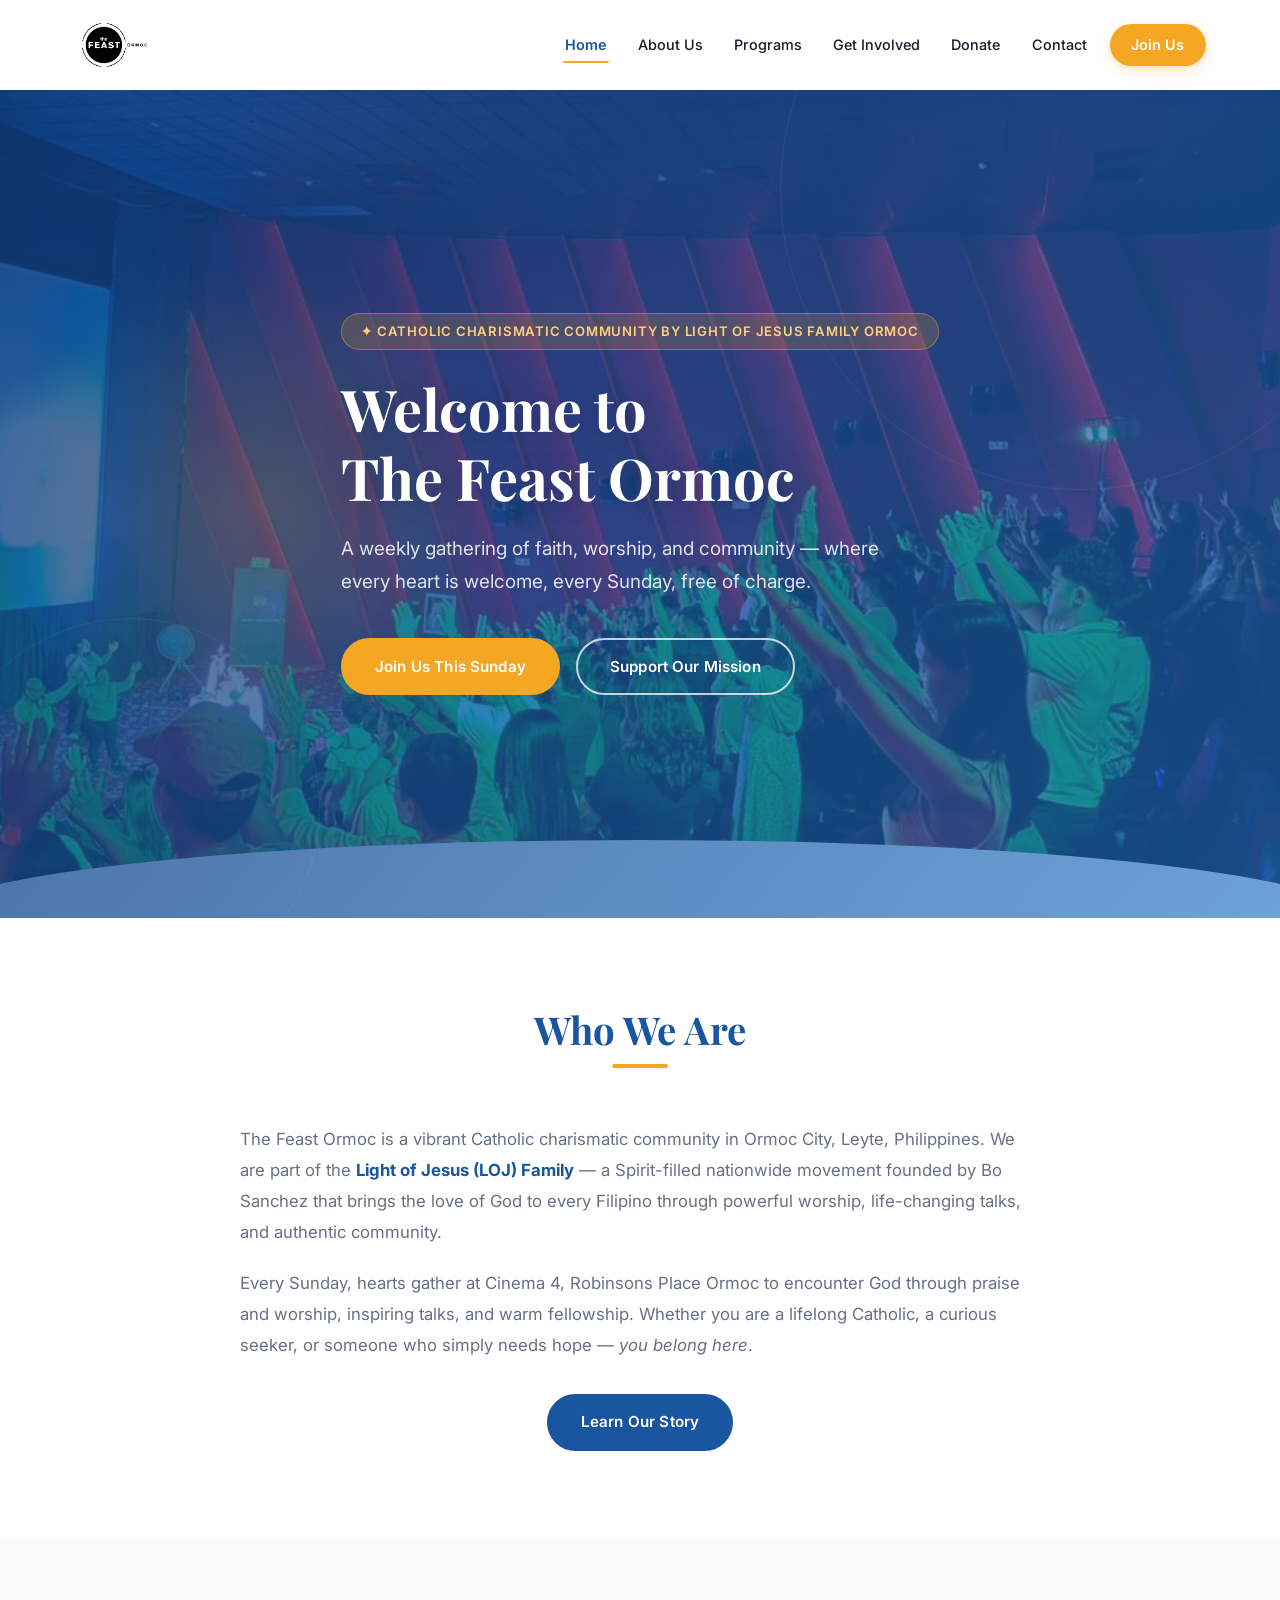
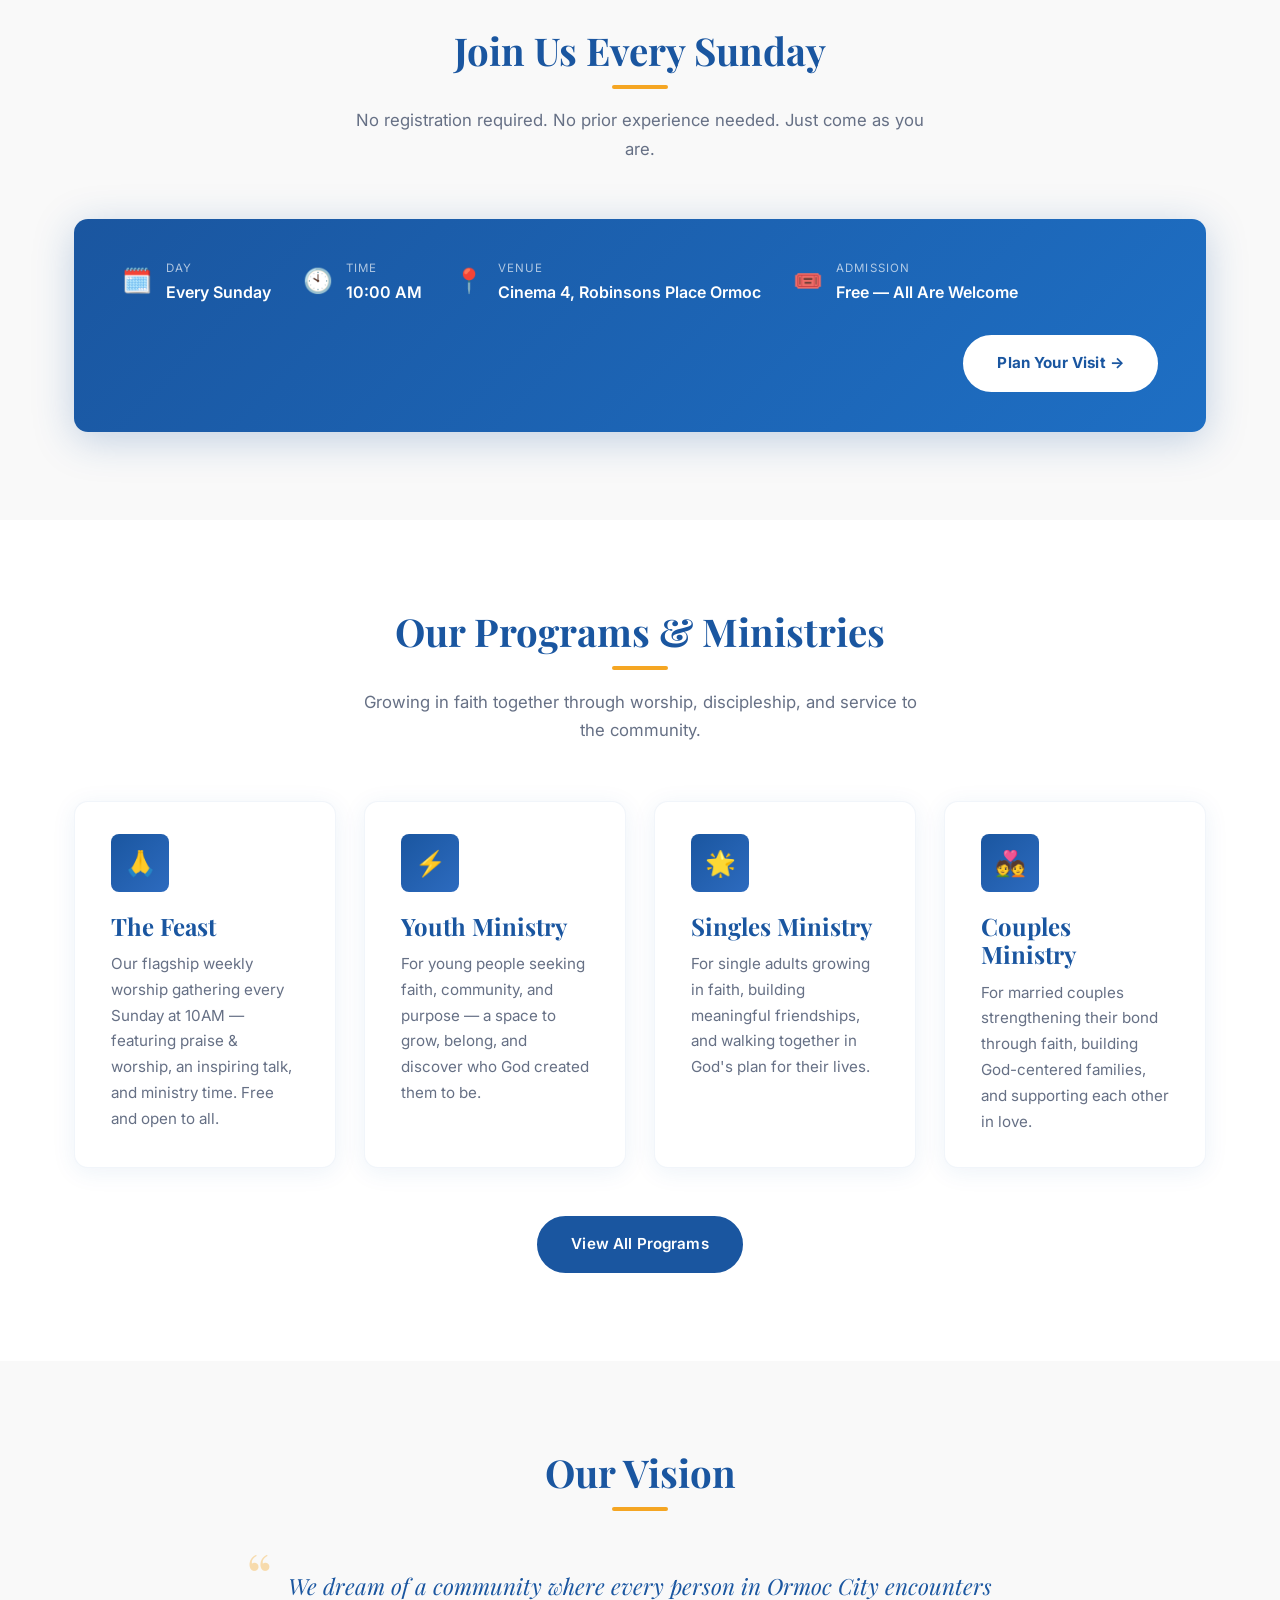
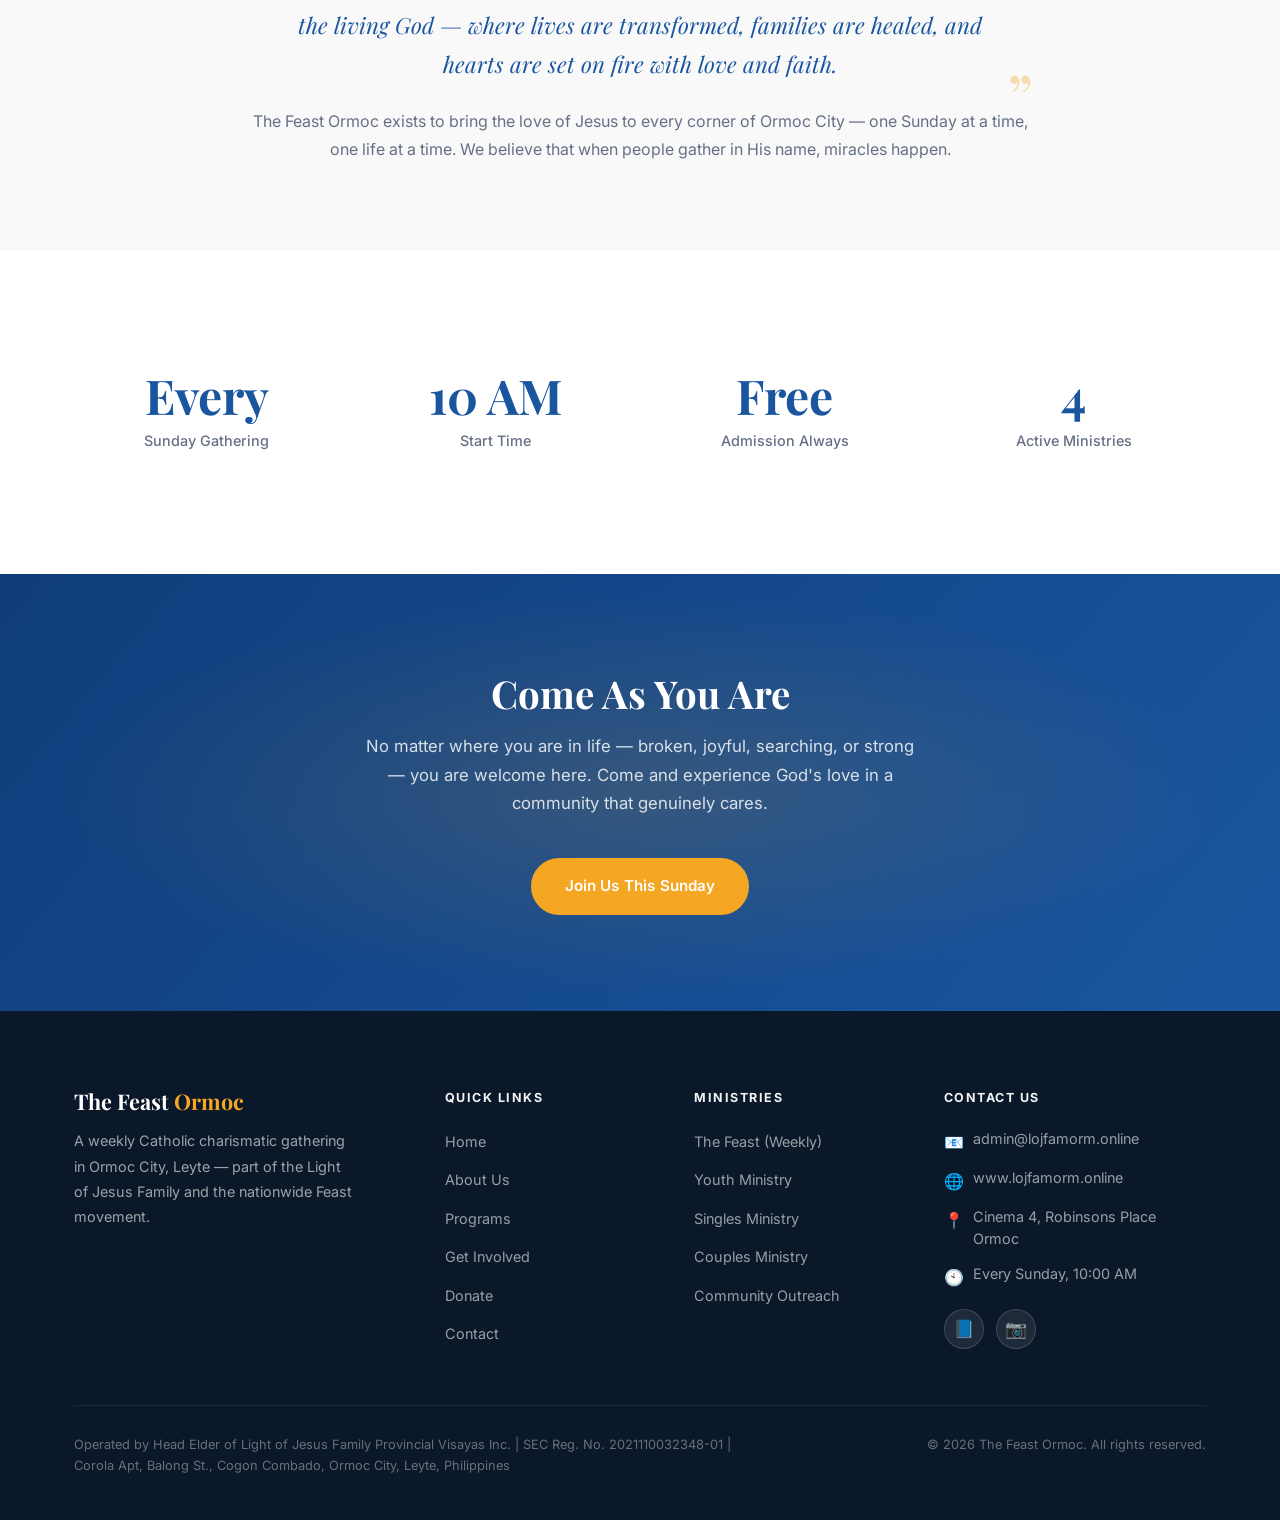
==== commit 1a6df4ba: "Add social media links and update website details - Added Facebook and Instagram links to footer on " ====
--- a/index.html
+++ b/index.html
@@ -286,6 +286,10 @@
             <span class="fc-icon">🕙</span>
             <span>Every Sunday, 10:00 AM</span>
           </div>
+          <div class="social-links">
+            <a href="https://www.facebook.com/thefeastormoc/" target="_blank" rel="noopener" class="social-link" aria-label="Facebook">📘</a>
+            <a href="https://www.instagram.com/thefeastormoc/" target="_blank" rel="noopener" class="social-link" aria-label="Instagram">📷</a>
+          </div>
         </div>
 
       </div><!-- /footer-grid -->
--- a/styles.css
+++ b/styles.css
@@ -1090,6 +1090,36 @@
 .form-success.show { display: block; }
 
 /* ===========================
+   SOCIAL MEDIA LINKS
+   =========================== */
+.social-links {
+  display: flex;
+  gap: 0.75rem;
+  margin-top: 1.25rem;
+}
+
+.social-link {
+  width: 40px;
+  height: 40px;
+  border-radius: 50%;
+  display: flex;
+  align-items: center;
+  justify-content: center;
+  background: rgba(255, 255, 255, 0.08);
+  border: 1px solid rgba(255, 255, 255, 0.15);
+  transition: var(--transition);
+  text-decoration: none;
+  font-size: 1.1rem;
+}
+
+.social-link:hover {
+  background: var(--accent);
+  border-color: var(--accent);
+  transform: translateY(-3px);
+  box-shadow: 0 6px 16px rgba(245, 166, 35, 0.35);
+}
+
+/* ===========================
    FOOTER
    =========================== */
 .footer {
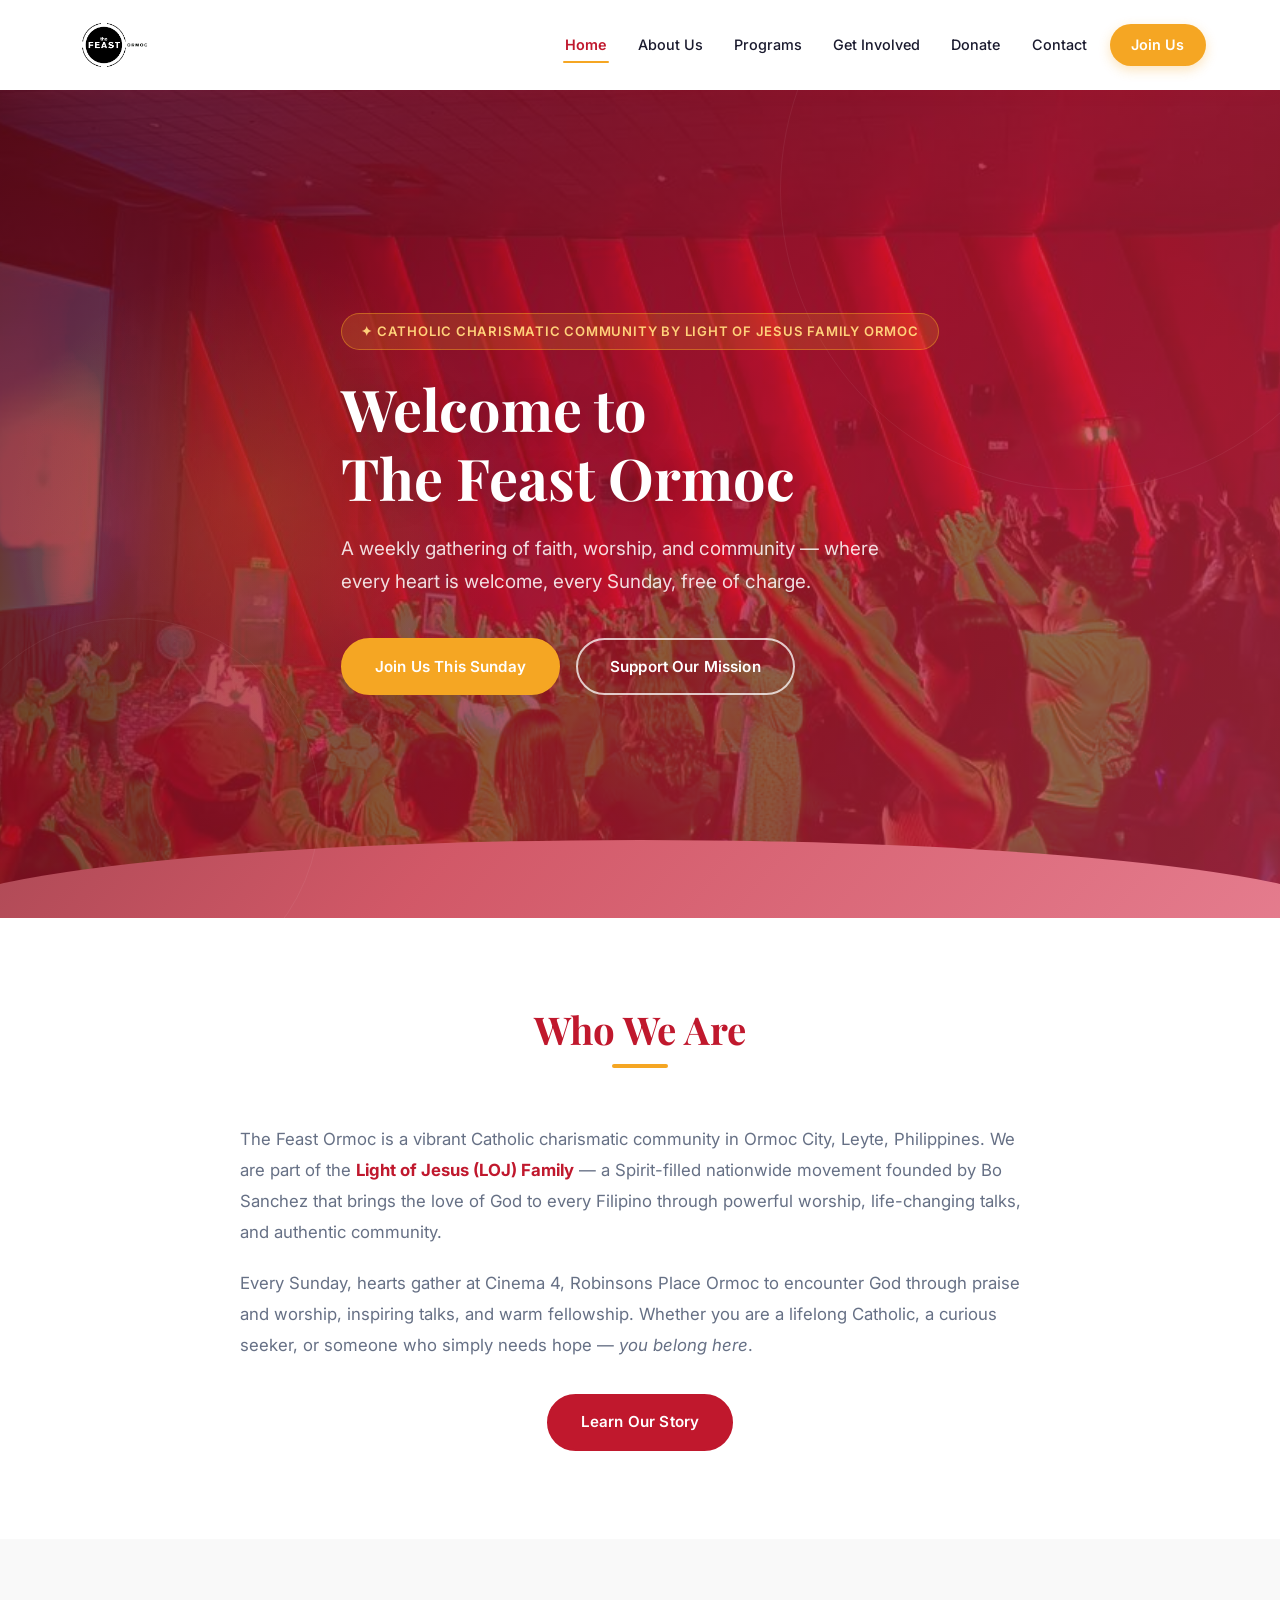
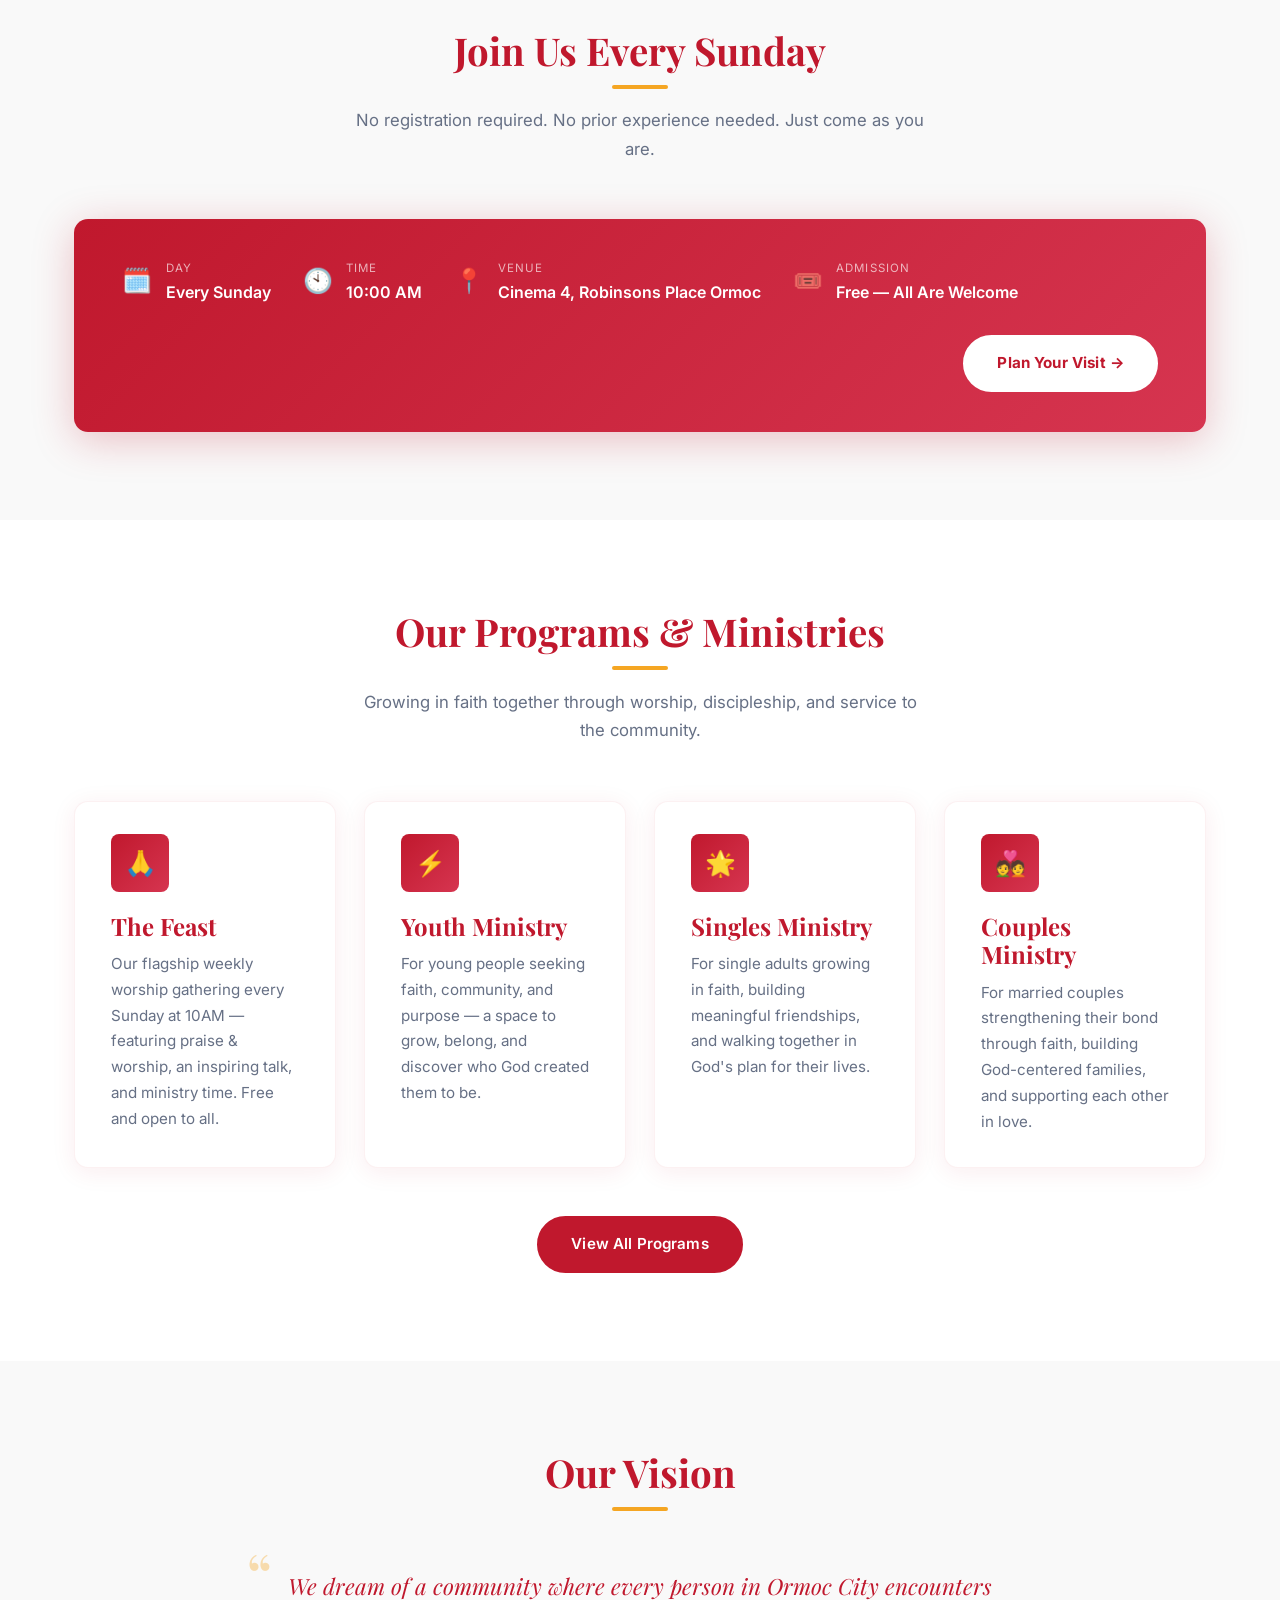
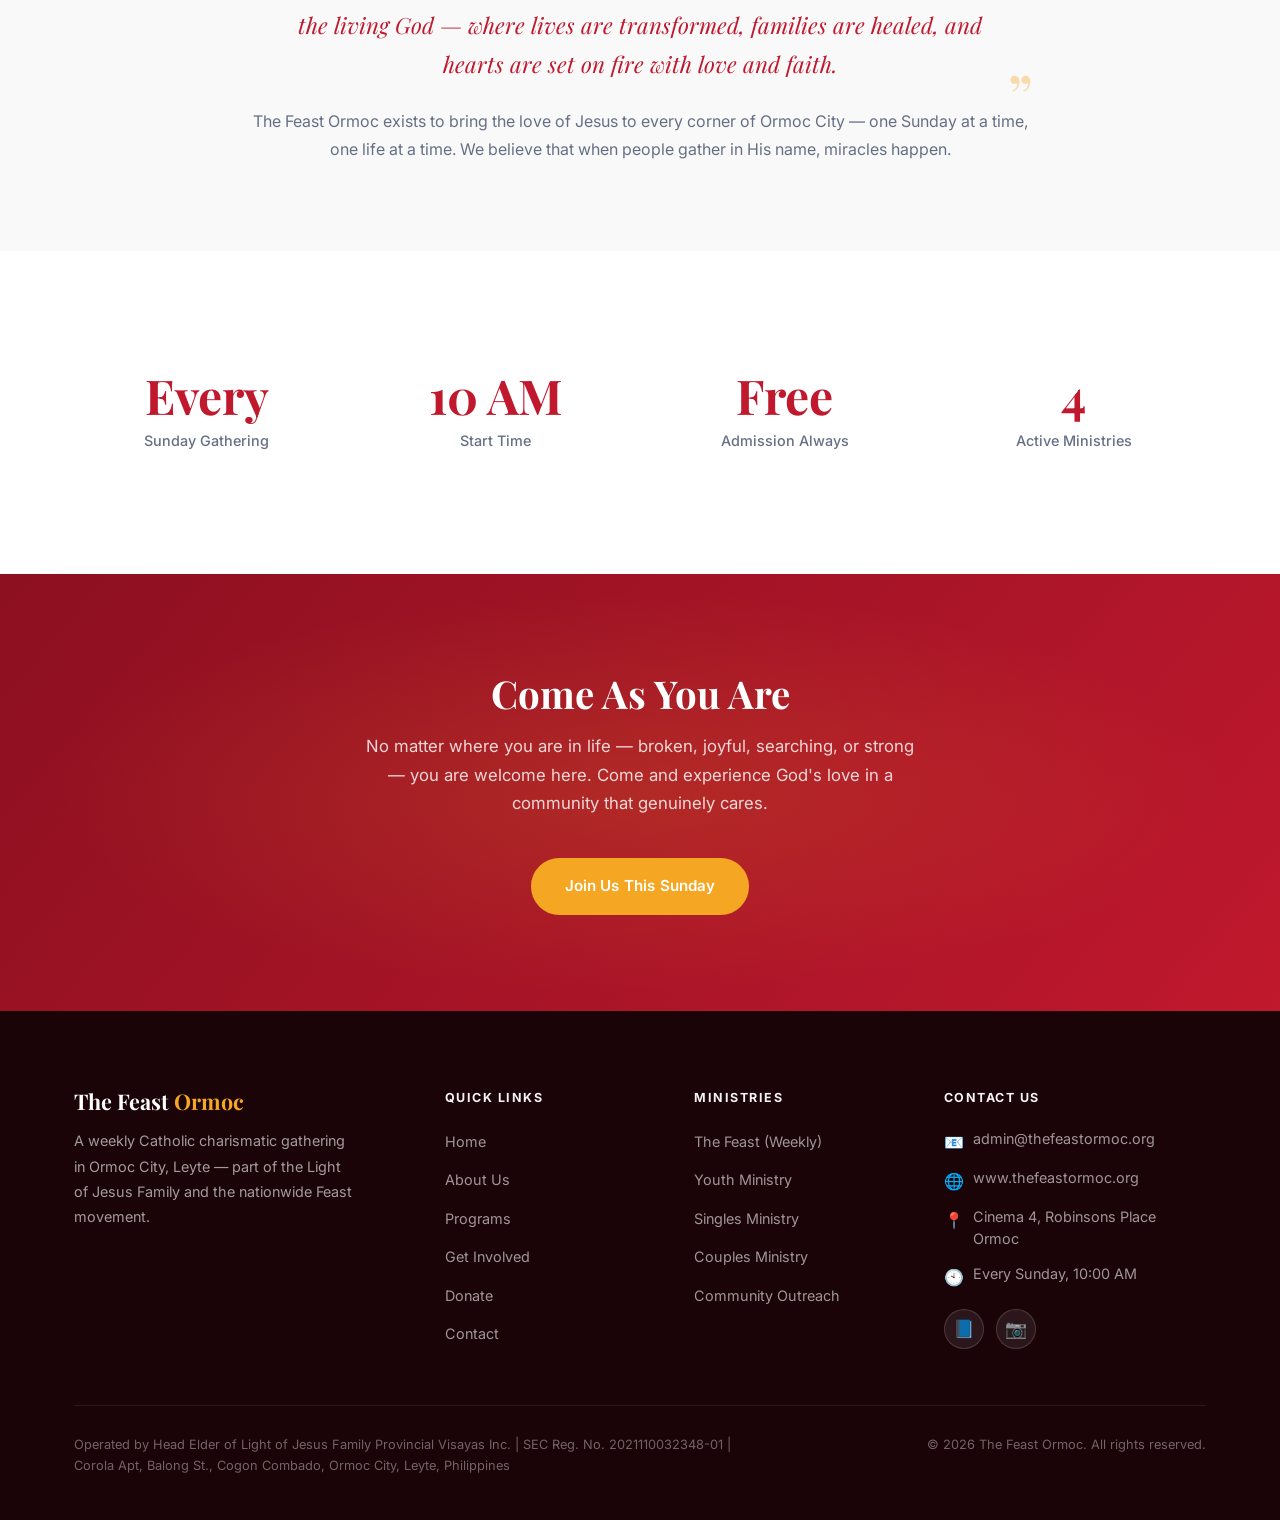
==== commit 10bb10f8: "Update email, website link, and color scheme" ====
--- a/index.html
+++ b/index.html
@@ -272,11 +272,11 @@
           <h4>Contact Us</h4>
           <div class="footer-contact-item">
             <span class="fc-icon">📧</span>
-            <span>admin@lojfamorm.online</span>
+            <span>admin@thefeastormoc.org</span>
           </div>
           <div class="footer-contact-item">
             <span class="fc-icon">🌐</span>
-            <span>www.lojfamorm.online</span>
+            <span>www.thefeastormoc.org</span>
           </div>
           <div class="footer-contact-item">
             <span class="fc-icon">📍</span>
--- a/styles.css
+++ b/styles.css
@@ -7,9 +7,9 @@
    ROOT VARIABLES
    =========================== */
 :root {
-  --primary:       #1a56a0;
-  --primary-dark:  #0f3d7a;
-  --primary-light: #2d6bbf;
+  --primary:       #c0182d;
+  --primary-dark:  #8c1020;
+  --primary-light: #d63550;
   --accent:        #f5a623;
   --accent-dark:   #d4881a;
   --bg:            #ffffff;
@@ -17,8 +17,8 @@
   --text:          #1a1a2e;
   --text-light:    #667085;
   --border:        #e4e7ec;
-  --shadow:        0 4px 24px rgba(26, 86, 160, 0.08);
-  --shadow-lg:     0 12px 48px rgba(26, 86, 160, 0.13);
+  --shadow:        0 4px 24px rgba(192, 24, 45, 0.08);
+  --shadow-lg:     0 12px 48px rgba(192, 24, 45, 0.13);
   --nav-height:    90px;
   --radius:        14px;
   --radius-sm:     8px;
@@ -165,7 +165,7 @@
   background: var(--primary-dark);
   border-color: var(--primary-dark);
   transform: translateY(-2px);
-  box-shadow: 0 8px 24px rgba(26, 86, 160, 0.35);
+  box-shadow: 0 8px 24px rgba(192, 24, 45, 0.35);
 }
 
 .btn-outline-primary {
@@ -177,7 +177,7 @@
   background: var(--primary);
   color: #fff;
   transform: translateY(-2px);
-  box-shadow: 0 8px 24px rgba(26, 86, 160, 0.25);
+  box-shadow: 0 8px 24px rgba(192, 24, 45, 0.25);
 }
 
 /* ===========================
@@ -207,7 +207,7 @@
   background: rgba(255, 255, 255, 0.97);
   backdrop-filter: blur(12px);
   -webkit-backdrop-filter: blur(12px);
-  box-shadow: 0 2px 16px rgba(26, 86, 160, 0.08);
+  box-shadow: 0 2px 16px rgba(192, 24, 45, 0.08);
   height: var(--nav-height);
 }
 
@@ -326,7 +326,7 @@
   top: var(--nav-height);
   left: 0;
   right: 0;
-  box-shadow: 0 12px 32px rgba(26, 86, 160, 0.1);
+  box-shadow: 0 12px 32px rgba(192, 24, 45, 0.1);
   animation: slideDown 0.25s ease;
 }
 .mobile-nav.open { display: flex; }
@@ -374,7 +374,7 @@
   content: '';
   position: absolute;
   inset: 0;
-  background: linear-gradient(130deg, rgba(15, 61, 122, 0.82) 0%, rgba(26, 86, 160, 0.72) 55%, rgba(30, 111, 196, 0.65) 100%);
+  background: linear-gradient(130deg, rgba(100, 10, 20, 0.82) 0%, rgba(192, 24, 45, 0.72) 55%, rgba(214, 53, 80, 0.65) 100%);
   pointer-events: none;
 }
 
@@ -530,7 +530,7 @@
   padding: 2rem 2.25rem;
   box-shadow: var(--shadow);
   transition: var(--transition);
-  border: 1px solid rgba(26, 86, 160, 0.06);
+  border: 1px solid rgba(192, 24, 45, 0.06);
 }
 .card:hover {
   transform: translateY(-6px);
@@ -576,14 +576,14 @@
    EVENT CARD
    =========================== */
 .event-card {
-  background: linear-gradient(135deg, var(--primary), #1e6fc4);
+  background: linear-gradient(135deg, var(--primary), #d63550);
   border-radius: var(--radius);
   padding: 2.5rem 3rem;
   display: flex;
   flex-wrap: wrap;
   gap: 2rem;
   align-items: center;
-  box-shadow: 0 8px 40px rgba(26, 86, 160, 0.25);
+  box-shadow: 0 8px 40px rgba(192, 24, 45, 0.25);
 }
 
 .event-detail {
@@ -620,8 +620,8 @@
    INFO BOX
    =========================== */
 .info-box {
-  background: #f0f5ff;
-  border: 1px solid #c8d9f5;
+  background: #fff0f2;
+  border: 1px solid #f5c8ce;
   border-left: 5px solid var(--accent);
   border-radius: 0 var(--radius) var(--radius) 0;
   padding: 2rem 2.5rem;
@@ -680,8 +680,8 @@
    LEGAL BOX
    =========================== */
 .legal-box {
-  background: #f0f5ff;
-  border: 1px solid #c8d9f5;
+  background: #fff0f2;
+  border: 1px solid #f5c8ce;
   border-radius: var(--radius);
   padding: 2rem 2.5rem;
   font-size: 0.9rem;
@@ -788,7 +788,7 @@
   display: flex; align-items: center; justify-content: center;
   font-size: 2rem;
   margin-bottom: 1.5rem;
-  box-shadow: 0 6px 20px rgba(26, 86, 160, 0.2);
+  box-shadow: 0 6px 20px rgba(192, 24, 45, 0.2);
 }
 
 .pathway-card h3 {
@@ -879,7 +879,7 @@
   text-align: center;
   transition: var(--transition);
   border-top: 4px solid var(--accent);
-  border: 1px solid rgba(26, 86, 160, 0.06);
+  border: 1px solid rgba(192, 24, 45, 0.06);
   border-top: 4px solid var(--accent);
 }
 
@@ -921,11 +921,11 @@
    CONTACT PAGE
    =========================== */
 .gathering-card {
-  background: linear-gradient(135deg, var(--primary), #1e6fc4);
+  background: linear-gradient(135deg, var(--primary), #d63550);
   border-radius: var(--radius);
   padding: 2.5rem 3rem;
   margin-bottom: 0;
-  box-shadow: 0 8px 40px rgba(26, 86, 160, 0.22);
+  box-shadow: 0 8px 40px rgba(192, 24, 45, 0.22);
 }
 
 .gathering-card h3 {
@@ -1023,7 +1023,7 @@
   border-radius: var(--radius);
   padding: 2.75rem;
   box-shadow: var(--shadow);
-  border: 1px solid rgba(26, 86, 160, 0.06);
+  border: 1px solid rgba(192, 24, 45, 0.06);
 }
 
 .form-card h3 {
@@ -1066,7 +1066,7 @@
 .form-group input:focus,
 .form-group textarea:focus {
   border-color: var(--primary);
-  box-shadow: 0 0 0 3px rgba(26, 86, 160, 0.1);
+  box-shadow: 0 0 0 3px rgba(192, 24, 45, 0.1);
 }
 
 .form-group textarea {
@@ -1123,7 +1123,7 @@
    FOOTER
    =========================== */
 .footer {
-  background: #0b1829;
+  background: #1a0408;
   color: rgba(255, 255, 255, 0.7);
   padding: 5rem 0 0;
 }
@@ -1301,7 +1301,7 @@
   padding: 2rem 2.25rem;
   box-shadow: var(--shadow);
   transition: var(--transition);
-  border: 1px solid rgba(26, 86, 160, 0.06);
+  border: 1px solid rgba(192, 24, 45, 0.06);
   display: flex;
   flex-direction: column;
 }
